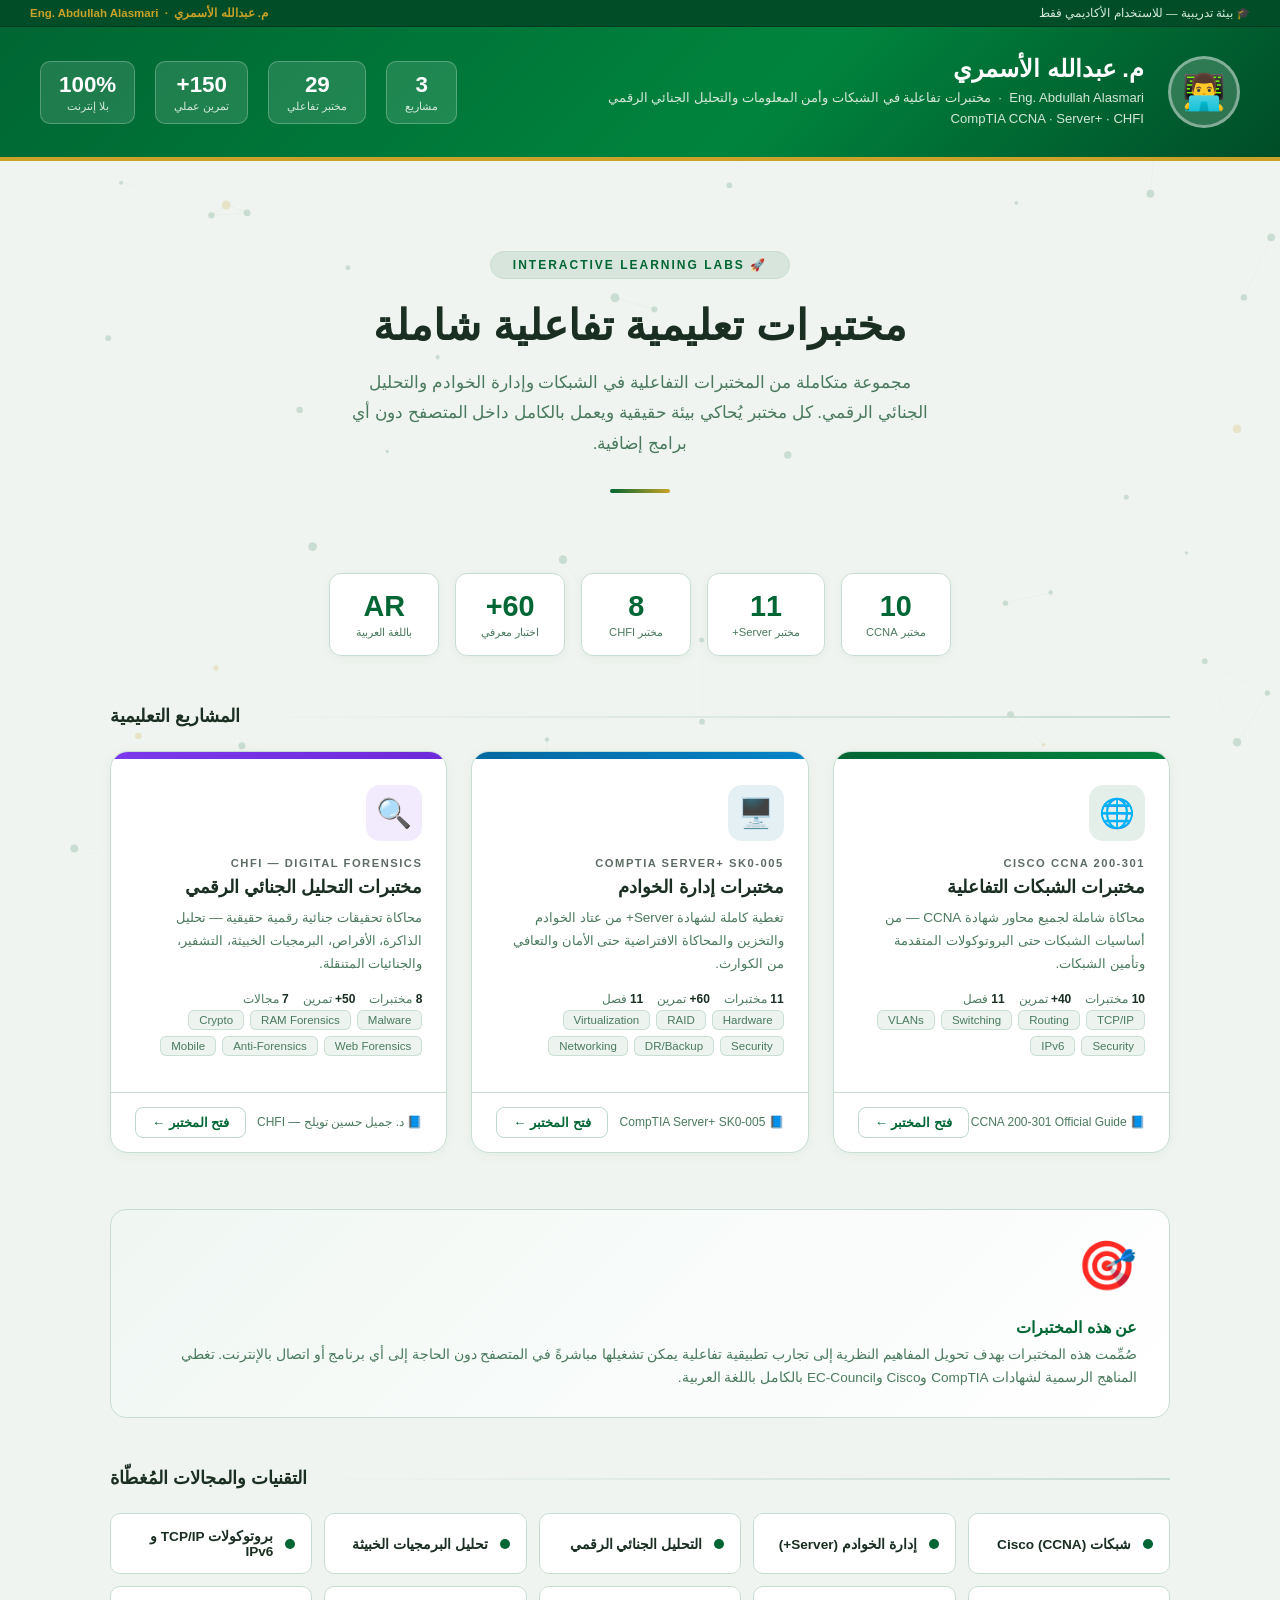
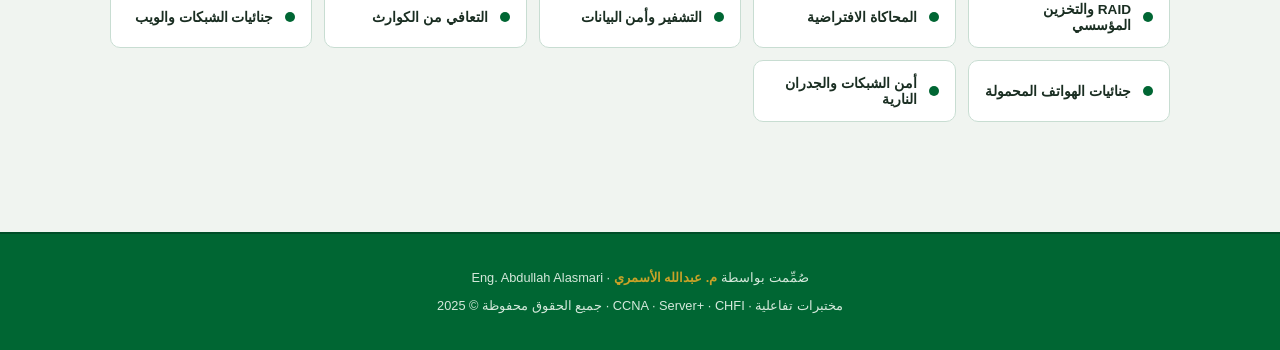
==== index.html @ d741007d "Add portfolio landing page with KAU green theme" ====
<!DOCTYPE html>
<html lang="ar" dir="rtl">
<head>
<meta charset="UTF-8">
<meta name="viewport" content="width=device-width, initial-scale=1.0, maximum-scale=1.0">
<title>م. عبدالله الأسمري — المختبرات التفاعلية</title>
<style>
*{box-sizing:border-box;margin:0;padding:0;-webkit-tap-highlight-color:transparent}
[onclick]{cursor:pointer}
:root{
  --green:#006633;--green2:#00843d;--green3:#004d28;
  --gold:#c9a227;--bg:#f0f4f0;--surface:#ffffff;--surface2:#f0f7f3;
  --border:#c8ddd2;--text:#1a2e22;--muted:#4a7a5e;
}
body{font-family:'Segoe UI',Tahoma,Arial,sans-serif;background:var(--bg);color:var(--text);min-height:100vh;-webkit-text-size-adjust:100%}

/* ── Canvas background ── */
#bg-canvas{position:fixed;top:0;left:0;width:100%;height:100%;z-index:0;opacity:.35}

/* ── Topbar ── */
.topbar{background:var(--green3);border-bottom:1px solid #003820;padding:6px 30px;display:flex;align-items:center;justify-content:space-between;font-size:.72rem;color:#d4e8db;position:relative;z-index:10}
.topbar .gold{color:var(--gold);font-weight:700}

/* ── Main header ── */
.site-header{background:linear-gradient(135deg,var(--green) 0%,var(--green2) 60%,var(--green3) 100%);border-bottom:4px solid var(--gold);padding:28px 40px;display:flex;align-items:center;gap:24px;flex-wrap:wrap;position:relative;z-index:10}
.avatar{width:72px;height:72px;border-radius:50%;background:rgba(255,255,255,.18);border:3px solid rgba(255,255,255,.4);display:flex;align-items:center;justify-content:center;font-size:2.2rem;flex-shrink:0}
.author-info{flex:1;min-width:0}
.author-info h1{font-size:1.5rem;font-weight:800;color:#fff;margin-bottom:4px}
.author-info p{font-size:.82rem;color:#d4e8db;line-height:1.6}
.header-stats{display:flex;gap:20px;flex-wrap:wrap}
.hstat{text-align:center;background:rgba(255,255,255,.12);border:1px solid rgba(255,255,255,.25);border-radius:10px;padding:10px 18px}
.hstat-num{display:block;font-size:1.4rem;font-weight:800;color:#fff}
.hstat-label{display:block;font-size:.68rem;color:#d4e8db;margin-top:2px}

/* ── Container ── */
.container{position:relative;z-index:1;max-width:1100px;margin:0 auto;padding:40px 20px 60px}

/* ── Hero ── */
.hero{text-align:center;padding:50px 20px 40px}
.hero-badge{display:inline-block;background:rgba(0,102,51,.1);border:1px solid var(--border);border-radius:30px;padding:6px 22px;font-size:.75rem;color:var(--green);letter-spacing:2px;margin-bottom:20px;text-transform:uppercase;font-weight:700}
.hero h2{font-size:clamp(22px,4vw,42px);font-weight:800;color:var(--text);margin-bottom:14px;line-height:1.3}
.hero p{font-size:clamp(14px,2vw,17px);color:var(--muted);max-width:580px;margin:0 auto 30px;line-height:1.8}
.hero-divider{width:60px;height:4px;background:linear-gradient(90deg,var(--green),var(--gold));border-radius:4px;margin:0 auto 40px}

/* ── Global stats bar ── */
.global-stats{display:flex;justify-content:center;gap:16px;flex-wrap:wrap;margin-bottom:50px}
.gstat{background:var(--surface);border:1px solid var(--border);border-radius:12px;padding:16px 24px;text-align:center;min-width:110px;box-shadow:0 2px 8px rgba(0,102,51,.06)}
.gstat-num{display:block;font-size:1.8rem;font-weight:800;color:var(--green)}
.gstat-label{display:block;font-size:.7rem;color:var(--muted);margin-top:3px}

/* ── Section title ── */
.section-title{font-size:1.1rem;font-weight:700;color:var(--text);margin-bottom:24px;display:flex;align-items:center;gap:12px}
.section-title::before{content:'';flex:1;height:2px;background:linear-gradient(270deg,var(--border),transparent)}

/* ── Project cards ── */
.projects-grid{display:grid;grid-template-columns:repeat(auto-fill,minmax(300px,1fr));gap:24px;margin-bottom:56px}
.proj-card{background:var(--surface);border:1px solid var(--border);border-radius:18px;overflow:hidden;text-decoration:none;color:var(--text);display:flex;flex-direction:column;transition:transform .2s,box-shadow .2s;box-shadow:0 2px 12px rgba(0,102,51,.06)}
.proj-card:hover{transform:translateY(-5px);box-shadow:0 16px 40px rgba(0,102,51,.14)}
.proj-card-top{height:7px}
.proj-card-top.ccna{background:linear-gradient(90deg,#006633,#00843d)}
.proj-card-top.server{background:linear-gradient(90deg,#0369a1,#0284c7)}
.proj-card-top.forensics{background:linear-gradient(90deg,#7c3aed,#6d28d9)}
.proj-body{padding:26px 24px 18px;flex:1}
.proj-icon{width:56px;height:56px;border-radius:14px;display:flex;align-items:center;justify-content:center;font-size:1.8rem;margin-bottom:16px}
.proj-icon.ccna{background:rgba(0,102,51,.1)}
.proj-icon.server{background:rgba(3,105,161,.1)}
.proj-icon.forensics{background:rgba(124,58,237,.1)}
.proj-label{font-size:.7rem;font-weight:700;letter-spacing:1.5px;text-transform:uppercase;margin-bottom:6px;opacity:.7}
.proj-title{font-size:1.15rem;font-weight:800;margin-bottom:8px;line-height:1.3}
.proj-desc{font-size:.84rem;color:var(--muted);line-height:1.7;margin-bottom:16px}
.proj-tags{display:flex;flex-wrap:wrap;gap:6px;margin-bottom:18px}
.tag{background:rgba(0,102,51,.07);border:1px solid rgba(0,102,51,.15);border-radius:6px;padding:3px 10px;font-size:.72rem;color:var(--muted)}
.proj-footer{padding:14px 24px;border-top:1px solid var(--border);display:flex;align-items:center;justify-content:space-between}
.proj-meta{font-size:.75rem;color:var(--muted)}
.proj-btn{display:flex;align-items:center;gap:6px;font-size:.82rem;font-weight:700;color:var(--green);padding:7px 16px;border-radius:8px;border:1px solid rgba(0,102,51,.25);transition:all .2s}
.proj-btn:hover{background:rgba(0,102,51,.08);border-color:var(--green)}
.proj-stats{display:flex;gap:14px;margin-bottom:4px}
.pstat{font-size:.75rem;color:var(--muted)}
.pstat strong{color:var(--text);font-weight:700}

/* ── About strip ── */
.about-strip{background:linear-gradient(135deg,var(--surface2),var(--surface));border:1px solid var(--border);border-radius:16px;padding:28px 32px;display:flex;align-items:center;gap:24px;margin-bottom:50px;flex-wrap:wrap}
.about-icon{font-size:3rem;flex-shrink:0}
.about-text h3{font-size:1rem;font-weight:700;color:var(--green);margin-bottom:6px}
.about-text p{font-size:.85rem;color:var(--muted);line-height:1.7}

/* ── Skills section ── */
.skills-grid{display:grid;grid-template-columns:repeat(auto-fill,minmax(200px,1fr));gap:12px;margin-bottom:50px}
.skill-item{background:var(--surface);border:1px solid var(--border);border-radius:10px;padding:14px 16px;display:flex;align-items:center;gap:12px}
.skill-dot{width:10px;height:10px;border-radius:50%;background:var(--green);flex-shrink:0}
.skill-name{font-size:.85rem;font-weight:600}

/* ── Footer ── */
.site-footer{background:var(--green);border-top:2px solid var(--green3);padding:30px 40px;text-align:center;position:relative;z-index:10}
.site-footer p{color:#d4e8db;font-size:.8rem;line-height:2.2}
.site-footer strong{color:var(--gold)}

@media(max-width:600px){
  .site-header{padding:20px;gap:16px}
  .header-stats{gap:10px}.hstat{padding:8px 12px}
  .hero{padding:30px 16px 24px}
  .global-stats{gap:10px}.gstat{min-width:80px;padding:12px 14px}
  .about-strip{flex-direction:column;text-align:center}
  .proj-card-top{height:5px}
}
</style>
</head>
<body>

<canvas id="bg-canvas"></canvas>

<div class="topbar">
  <span>🎓 بيئة تدريبية — للاستخدام الأكاديمي فقط</span>
  <span class="gold">م. عبدالله الأسمري &nbsp;·&nbsp; Eng. Abdullah Alasmari</span>
</div>

<div class="site-header">
  <div class="avatar">👨‍💻</div>
  <div class="author-info">
    <h1>م. عبدالله الأسمري</h1>
    <p>Eng. Abdullah Alasmari &nbsp;·&nbsp; مختبرات تفاعلية في الشبكات وأمن المعلومات والتحليل الجنائي الرقمي<br>CompTIA CCNA · Server+ · CHFI</p>
  </div>
  <div class="header-stats">
    <div class="hstat"><span class="hstat-num">3</span><span class="hstat-label">مشاريع</span></div>
    <div class="hstat"><span class="hstat-num">29</span><span class="hstat-label">مختبر تفاعلي</span></div>
    <div class="hstat"><span class="hstat-num">150+</span><span class="hstat-label">تمرين عملي</span></div>
    <div class="hstat"><span class="hstat-num">100%</span><span class="hstat-label">بلا إنترنت</span></div>
  </div>
</div>

<div class="container">

  <div class="hero">
    <div class="hero-badge">🚀 Interactive Learning Labs</div>
    <h2>مختبرات تعليمية تفاعلية شاملة</h2>
    <p>مجموعة متكاملة من المختبرات التفاعلية في الشبكات وإدارة الخوادم والتحليل الجنائي الرقمي. كل مختبر يُحاكي بيئة حقيقية ويعمل بالكامل داخل المتصفح دون أي برامج إضافية.</p>
    <div class="hero-divider"></div>
  </div>

  <div class="global-stats">
    <div class="gstat"><span class="gstat-num">10</span><span class="gstat-label">مختبر CCNA</span></div>
    <div class="gstat"><span class="gstat-num">11</span><span class="gstat-label">مختبر Server+</span></div>
    <div class="gstat"><span class="gstat-num">8</span><span class="gstat-label">مختبر CHFI</span></div>
    <div class="gstat"><span class="gstat-num">60+</span><span class="gstat-label">اختبار معرفي</span></div>
    <div class="gstat"><span class="gstat-num">AR</span><span class="gstat-label">باللغة العربية</span></div>
  </div>

  <div class="section-title">المشاريع التعليمية</div>

  <div class="projects-grid">

    <!-- CCNA -->
    <a class="proj-card" href="https://amasmare.github.io/CCNA/" target="_blank">
      <div class="proj-card-top ccna"></div>
      <div class="proj-body">
        <div class="proj-icon ccna">🌐</div>
        <div class="proj-label">Cisco CCNA 200-301</div>
        <div class="proj-title">مختبرات الشبكات التفاعلية</div>
        <div class="proj-desc">محاكاة شاملة لجميع محاور شهادة CCNA — من أساسيات الشبكات حتى البروتوكولات المتقدمة وتأمين الشبكات.</div>
        <div class="proj-stats">
          <div class="pstat"><strong>10</strong> مختبرات</div>
          <div class="pstat"><strong>40+</strong> تمرين</div>
          <div class="pstat"><strong>11</strong> فصل</div>
        </div>
        <div class="proj-tags">
          <span class="tag">TCP/IP</span><span class="tag">Routing</span><span class="tag">Switching</span>
          <span class="tag">VLANs</span><span class="tag">Security</span><span class="tag">IPv6</span>
        </div>
      </div>
      <div class="proj-footer">
        <span class="proj-meta">📘 CCNA 200-301 Official Guide</span>
        <span class="proj-btn">فتح المختبر ←</span>
      </div>
    </a>

    <!-- Server+ -->
    <a class="proj-card" href="https://amasmare.github.io/Servers/" target="_blank">
      <div class="proj-card-top server"></div>
      <div class="proj-body">
        <div class="proj-icon server">🖥️</div>
        <div class="proj-label">CompTIA Server+ SK0-005</div>
        <div class="proj-title">مختبرات إدارة الخوادم</div>
        <div class="proj-desc">تغطية كاملة لشهادة Server+ من عتاد الخوادم والتخزين والمحاكاة الافتراضية حتى الأمان والتعافي من الكوارث.</div>
        <div class="proj-stats">
          <div class="pstat"><strong>11</strong> مختبرات</div>
          <div class="pstat"><strong>60+</strong> تمرين</div>
          <div class="pstat"><strong>11</strong> فصل</div>
        </div>
        <div class="proj-tags">
          <span class="tag">Hardware</span><span class="tag">RAID</span><span class="tag">Virtualization</span>
          <span class="tag">Security</span><span class="tag">DR/Backup</span><span class="tag">Networking</span>
        </div>
      </div>
      <div class="proj-footer">
        <span class="proj-meta">📘 CompTIA Server+ SK0-005</span>
        <span class="proj-btn">فتح المختبر ←</span>
      </div>
    </a>

    <!-- CHFI / SecT -->
    <a class="proj-card" href="https://amasmare.github.io/CHFI/" target="_blank">
      <div class="proj-card-top forensics"></div>
      <div class="proj-body">
        <div class="proj-icon forensics">🔍</div>
        <div class="proj-label">CHFI — Digital Forensics</div>
        <div class="proj-title">مختبرات التحليل الجنائي الرقمي</div>
        <div class="proj-desc">محاكاة تحقيقات جنائية رقمية حقيقية — تحليل الذاكرة، الأقراص، البرمجيات الخبيثة، التشفير، والجنائيات المتنقلة.</div>
        <div class="proj-stats">
          <div class="pstat"><strong>8</strong> مختبرات</div>
          <div class="pstat"><strong>50+</strong> تمرين</div>
          <div class="pstat"><strong>7</strong> مجالات</div>
        </div>
        <div class="proj-tags">
          <span class="tag">Malware</span><span class="tag">RAM Forensics</span><span class="tag">Crypto</span>
          <span class="tag">Web Forensics</span><span class="tag">Anti-Forensics</span><span class="tag">Mobile</span>
        </div>
      </div>
      <div class="proj-footer">
        <span class="proj-meta">📘 د. جميل حسين تويلح — CHFI</span>
        <span class="proj-btn">فتح المختبر ←</span>
      </div>
    </a>

  </div>

  <div class="about-strip">
    <div class="about-icon">🎯</div>
    <div class="about-text">
      <h3>عن هذه المختبرات</h3>
      <p>صُمِّمت هذه المختبرات بهدف تحويل المفاهيم النظرية إلى تجارب تطبيقية تفاعلية يمكن تشغيلها مباشرةً في المتصفح دون الحاجة إلى أي برنامج أو اتصال بالإنترنت. تغطي المناهج الرسمية لشهادات CompTIA وCisco وEC-Council بالكامل باللغة العربية.</p>
    </div>
  </div>

  <div class="section-title">التقنيات والمجالات المُغطّاة</div>
  <div class="skills-grid">
    <div class="skill-item"><div class="skill-dot"></div><div class="skill-name">شبكات Cisco (CCNA)</div></div>
    <div class="skill-item"><div class="skill-dot"></div><div class="skill-name">إدارة الخوادم (Server+)</div></div>
    <div class="skill-item"><div class="skill-dot"></div><div class="skill-name">التحليل الجنائي الرقمي</div></div>
    <div class="skill-item"><div class="skill-dot"></div><div class="skill-name">تحليل البرمجيات الخبيثة</div></div>
    <div class="skill-item"><div class="skill-dot"></div><div class="skill-name">بروتوكولات TCP/IP و IPv6</div></div>
    <div class="skill-item"><div class="skill-dot"></div><div class="skill-name">RAID والتخزين المؤسسي</div></div>
    <div class="skill-item"><div class="skill-dot"></div><div class="skill-name">المحاكاة الافتراضية</div></div>
    <div class="skill-item"><div class="skill-dot"></div><div class="skill-name">التشفير وأمن البيانات</div></div>
    <div class="skill-item"><div class="skill-dot"></div><div class="skill-name">التعافي من الكوارث</div></div>
    <div class="skill-item"><div class="skill-dot"></div><div class="skill-name">جنائيات الشبكات والويب</div></div>
    <div class="skill-item"><div class="skill-dot"></div><div class="skill-name">جنائيات الهواتف المحمولة</div></div>
    <div class="skill-item"><div class="skill-dot"></div><div class="skill-name">أمن الشبكات والجدران النارية</div></div>
  </div>

</div>

<div class="site-footer">
  <p>
    صُمِّمت بواسطة <strong>م. عبدالله الأسمري</strong> · Eng. Abdullah Alasmari<br>
    مختبرات تفاعلية · CCNA · Server+ · CHFI · جميع الحقوق محفوظة © 2025
  </p>
</div>

<script>
// Animated network canvas
const canvas = document.getElementById('bg-canvas');
const ctx = canvas.getContext('2d');
let nodes = [], W, H;

function resize() {
  W = canvas.width = window.innerWidth;
  H = canvas.height = window.innerHeight;
}

function initNodes() {
  nodes = [];
  const count = Math.min(50, Math.floor(W * H / 22000));
  for (let i = 0; i < count; i++) {
    nodes.push({
      x: Math.random() * W, y: Math.random() * H,
      vx: (Math.random() - .5) * .5, vy: (Math.random() - .5) * .5,
      r: Math.random() * 3 + 1.5,
      gold: Math.random() < .18
    });
  }
}

function draw() {
  ctx.clearRect(0, 0, W, H);
  const maxDist = 140;
  for (let i = 0; i < nodes.length; i++) {
    const a = nodes[i];
    for (let j = i + 1; j < nodes.length; j++) {
      const b = nodes[j];
      const dx = a.x - b.x, dy = a.y - b.y;
      const dist = Math.sqrt(dx*dx + dy*dy);
      if (dist < maxDist) {
        ctx.beginPath();
        ctx.moveTo(a.x, a.y);
        ctx.lineTo(b.x, b.y);
        ctx.strokeStyle = `rgba(0,102,51,${.18 * (1 - dist / maxDist)})`;
        ctx.lineWidth = .8;
        ctx.stroke();
      }
    }
    ctx.beginPath();
    ctx.arc(a.x, a.y, a.r, 0, Math.PI * 2);
    ctx.fillStyle = a.gold ? 'rgba(201,162,39,.55)' : 'rgba(0,102,51,.45)';
    ctx.fill();
    a.x += a.vx; a.y += a.vy;
    if (a.x < 0 || a.x > W) a.vx *= -1;
    if (a.y < 0 || a.y > H) a.vy *= -1;
  }
  requestAnimationFrame(draw);
}

resize(); initNodes(); draw();
window.addEventListener('resize', () => { resize(); initNodes(); });
</script>
</body>
</html>
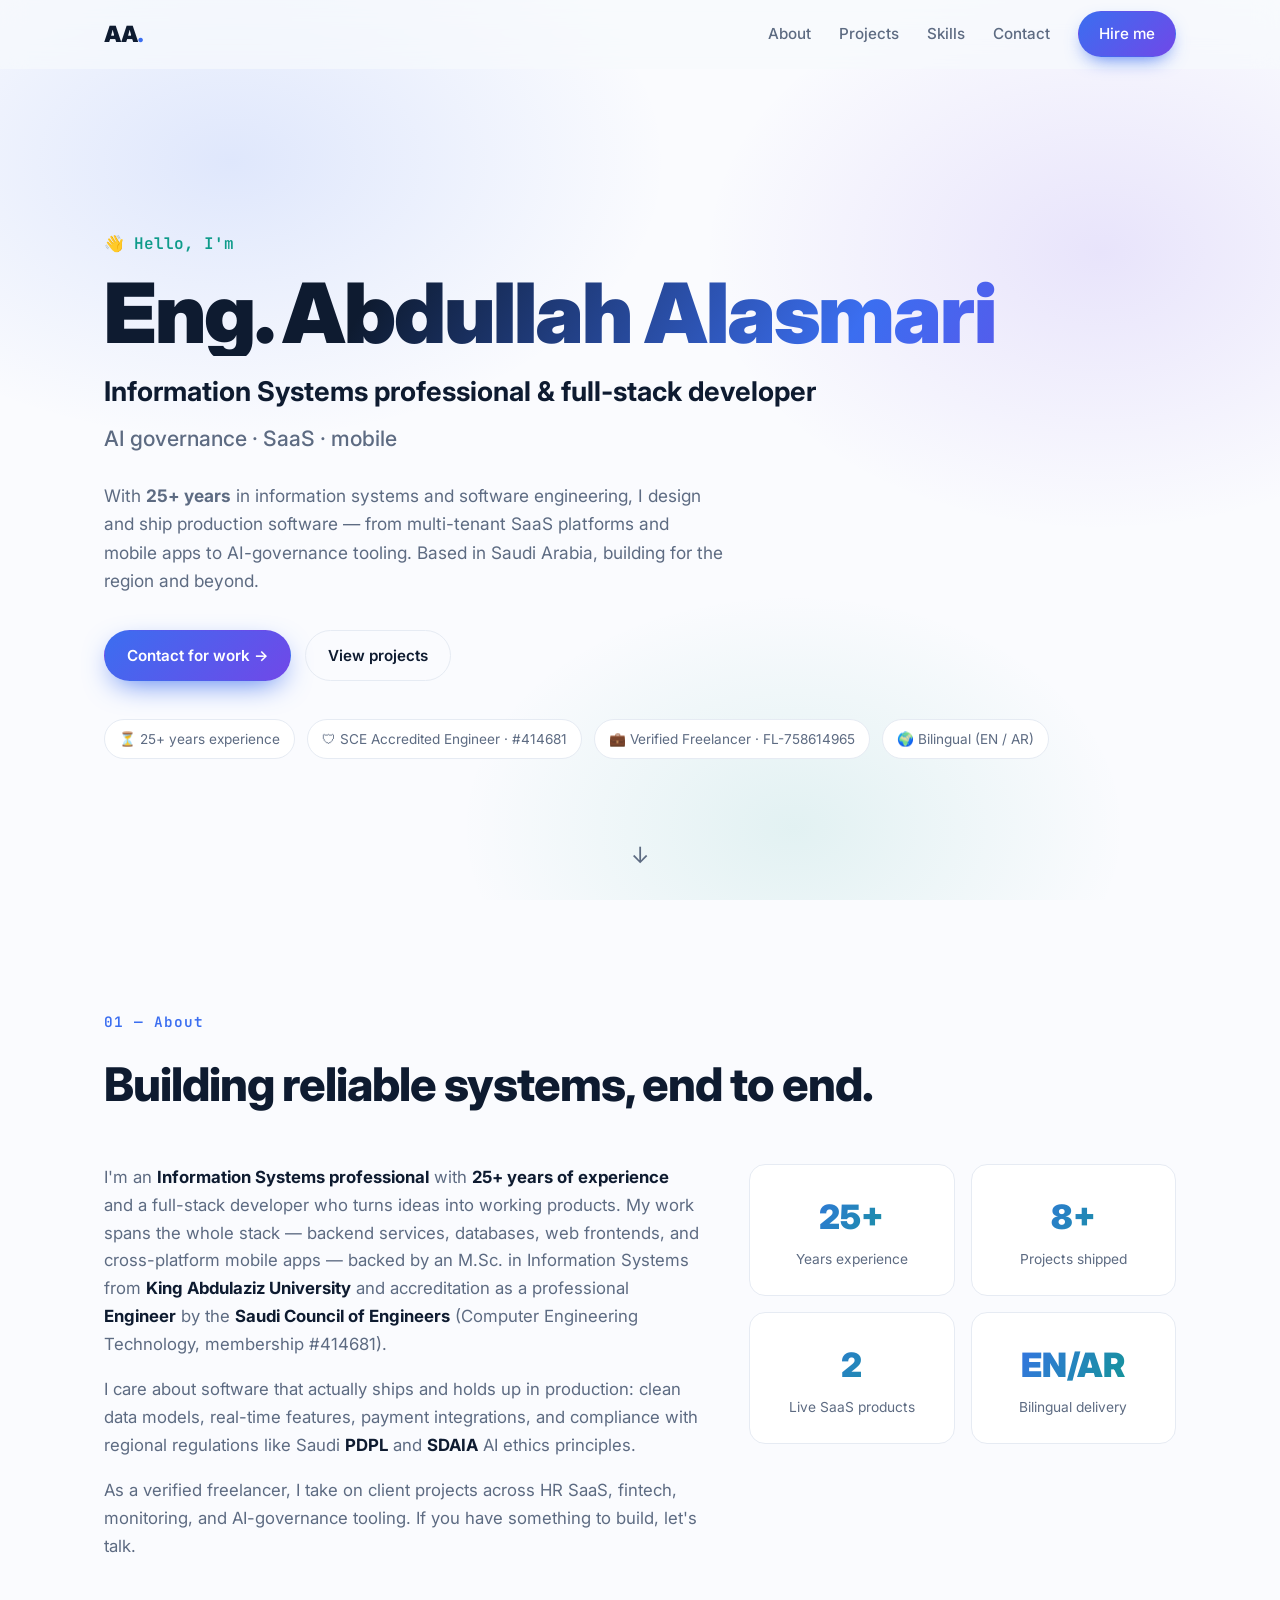
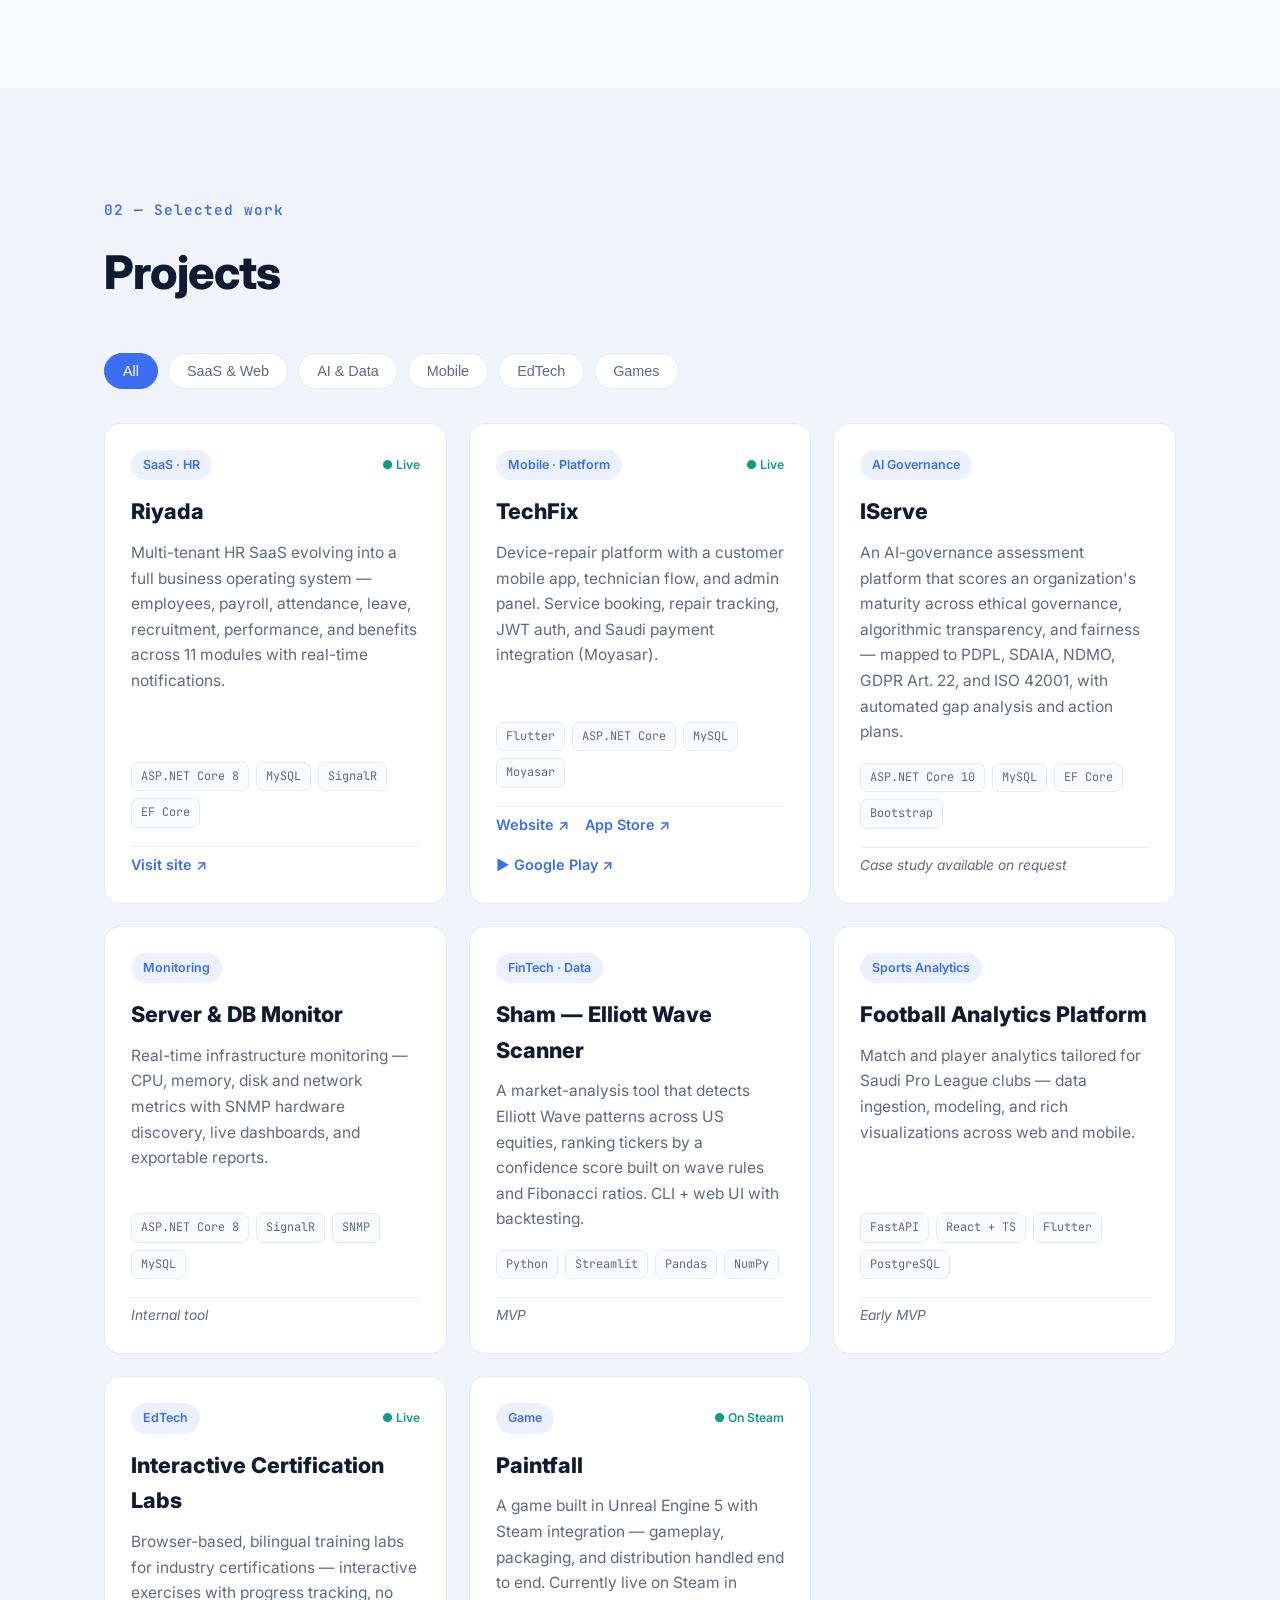
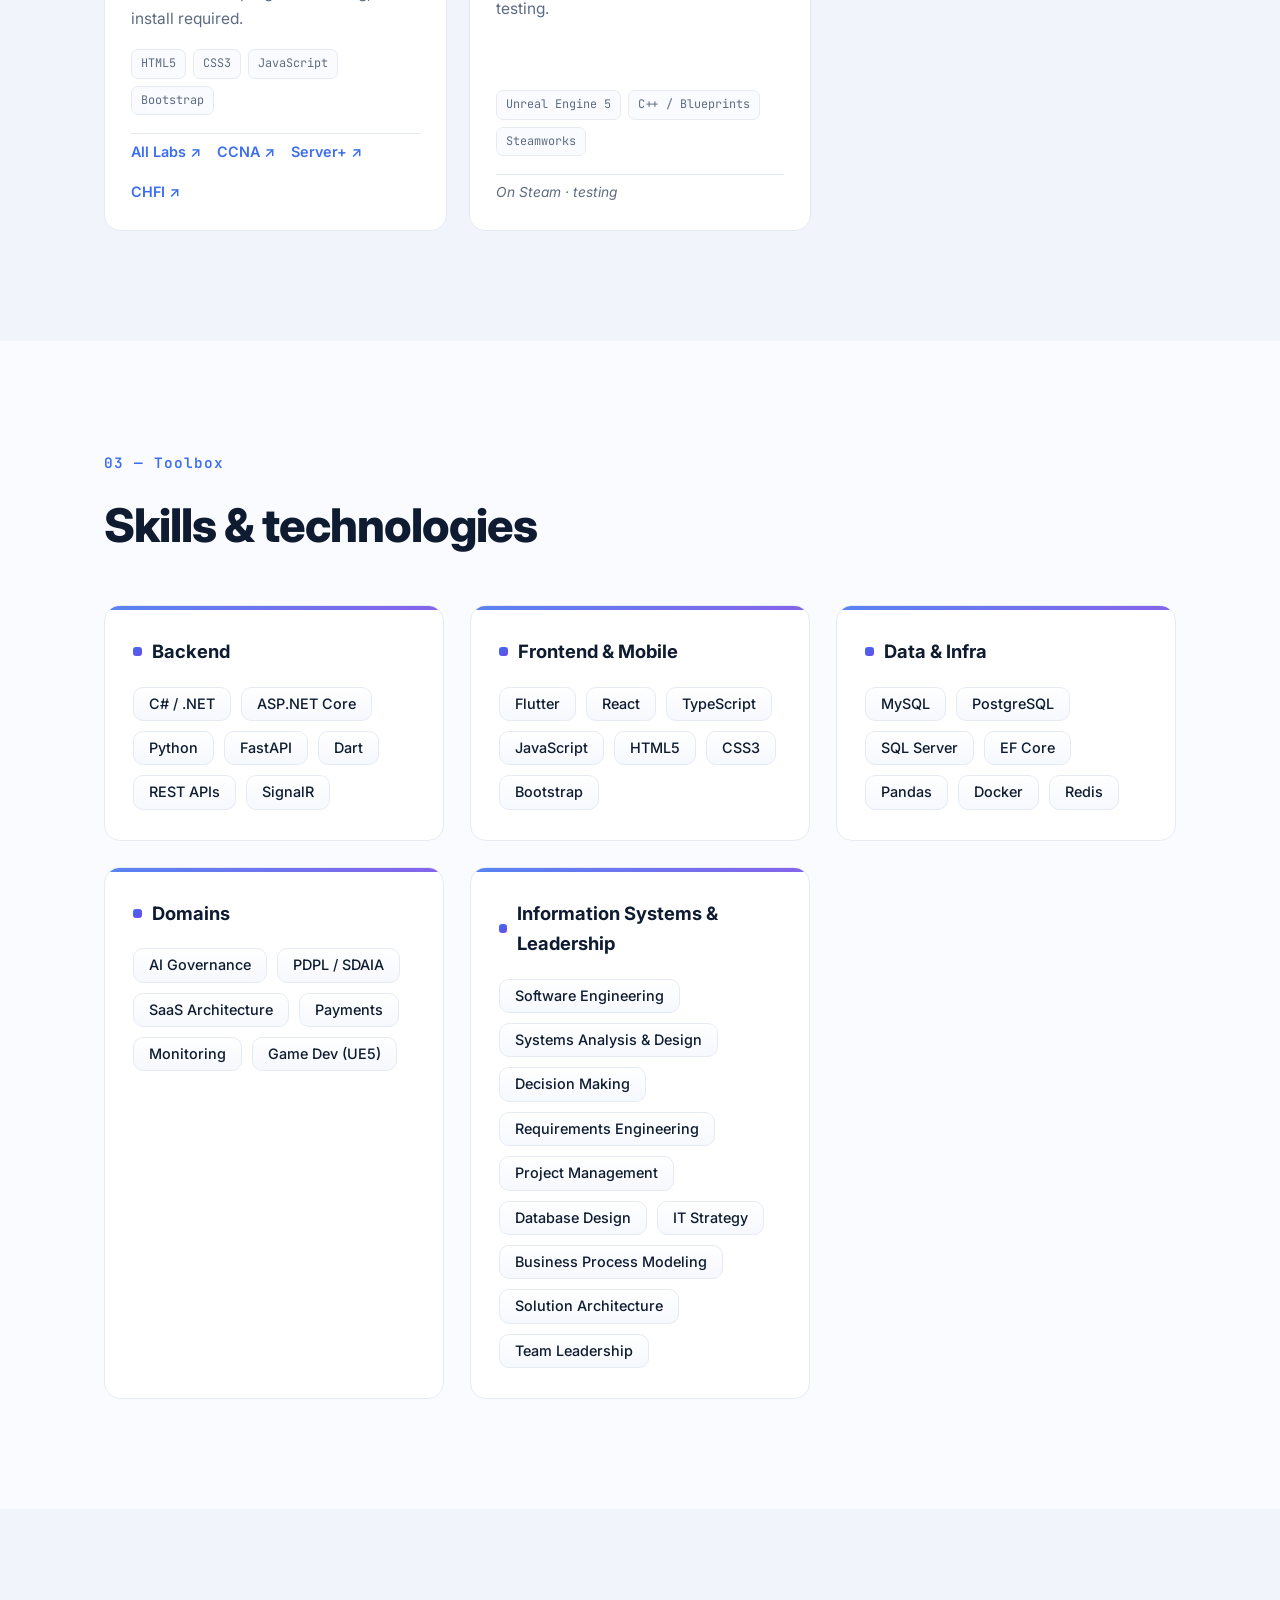
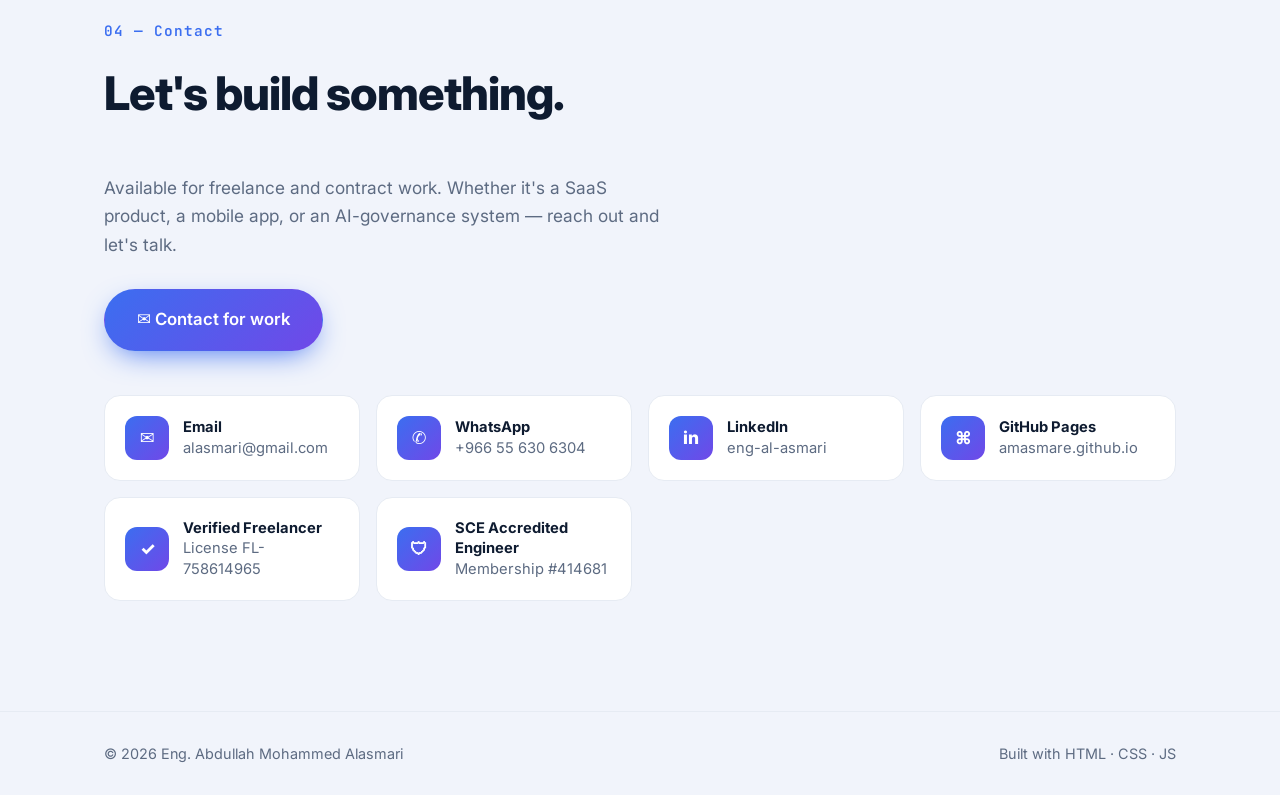
==== commit 1a250b66: "Move old landing page to /labs and publish new portfolio site - Relocate previous index.html to labs" ====
--- a/index.html
+++ b/index.html
@@ -1,316 +1,338 @@
 <!DOCTYPE html>
-<html lang="ar" dir="rtl">
+<html lang="en">
 <head>
-<meta charset="UTF-8">
-<meta name="viewport" content="width=device-width, initial-scale=1.0, maximum-scale=1.0">
-<title>م. عبدالله الأسمري — المختبرات التفاعلية</title>
-<style>
-*{box-sizing:border-box;margin:0;padding:0;-webkit-tap-highlight-color:transparent}
-[onclick]{cursor:pointer}
-:root{
-  --green:#006633;--green2:#00843d;--green3:#004d28;
-  --gold:#c9a227;--bg:#f0f4f0;--surface:#ffffff;--surface2:#f0f7f3;
-  --border:#c8ddd2;--text:#1a2e22;--muted:#4a7a5e;
-}
-body{font-family:'Segoe UI',Tahoma,Arial,sans-serif;background:var(--bg);color:var(--text);min-height:100vh;-webkit-text-size-adjust:100%}
-
-/* ── Canvas background ── */
-#bg-canvas{position:fixed;top:0;left:0;width:100%;height:100%;z-index:0;opacity:.35}
-
-/* ── Topbar ── */
-.topbar{background:var(--green3);border-bottom:1px solid #003820;padding:6px 30px;display:flex;align-items:center;justify-content:space-between;font-size:.72rem;color:#d4e8db;position:relative;z-index:10}
-.topbar .gold{color:var(--gold);font-weight:700}
-
-/* ── Main header ── */
-.site-header{background:linear-gradient(135deg,var(--green) 0%,var(--green2) 60%,var(--green3) 100%);border-bottom:4px solid var(--gold);padding:28px 40px;display:flex;align-items:center;gap:24px;flex-wrap:wrap;position:relative;z-index:10}
-.avatar{width:72px;height:72px;border-radius:50%;background:rgba(255,255,255,.18);border:3px solid rgba(255,255,255,.4);display:flex;align-items:center;justify-content:center;font-size:2.2rem;flex-shrink:0}
-.author-info{flex:1;min-width:0}
-.author-info h1{font-size:1.5rem;font-weight:800;color:#fff;margin-bottom:4px}
-.author-info p{font-size:.82rem;color:#d4e8db;line-height:1.6}
-.header-stats{display:flex;gap:20px;flex-wrap:wrap}
-.hstat{text-align:center;background:rgba(255,255,255,.12);border:1px solid rgba(255,255,255,.25);border-radius:10px;padding:10px 18px}
-.hstat-num{display:block;font-size:1.4rem;font-weight:800;color:#fff}
-.hstat-label{display:block;font-size:.68rem;color:#d4e8db;margin-top:2px}
-
-/* ── Container ── */
-.container{position:relative;z-index:1;max-width:1100px;margin:0 auto;padding:40px 20px 60px}
-
-/* ── Hero ── */
-.hero{text-align:center;padding:50px 20px 40px}
-.hero-badge{display:inline-block;background:rgba(0,102,51,.1);border:1px solid var(--border);border-radius:30px;padding:6px 22px;font-size:.75rem;color:var(--green);letter-spacing:2px;margin-bottom:20px;text-transform:uppercase;font-weight:700}
-.hero h2{font-size:clamp(22px,4vw,42px);font-weight:800;color:var(--text);margin-bottom:14px;line-height:1.3}
-.hero p{font-size:clamp(14px,2vw,17px);color:var(--muted);max-width:580px;margin:0 auto 30px;line-height:1.8}
-.hero-divider{width:60px;height:4px;background:linear-gradient(90deg,var(--green),var(--gold));border-radius:4px;margin:0 auto 40px}
-
-/* ── Global stats bar ── */
-.global-stats{display:flex;justify-content:center;gap:16px;flex-wrap:wrap;margin-bottom:50px}
-.gstat{background:var(--surface);border:1px solid var(--border);border-radius:12px;padding:16px 24px;text-align:center;min-width:110px;box-shadow:0 2px 8px rgba(0,102,51,.06)}
-.gstat-num{display:block;font-size:1.8rem;font-weight:800;color:var(--green)}
-.gstat-label{display:block;font-size:.7rem;color:var(--muted);margin-top:3px}
-
-/* ── Section title ── */
-.section-title{font-size:1.1rem;font-weight:700;color:var(--text);margin-bottom:24px;display:flex;align-items:center;gap:12px}
-.section-title::before{content:'';flex:1;height:2px;background:linear-gradient(270deg,var(--border),transparent)}
-
-/* ── Project cards ── */
-.projects-grid{display:grid;grid-template-columns:repeat(auto-fill,minmax(300px,1fr));gap:24px;margin-bottom:56px}
-.proj-card{background:var(--surface);border:1px solid var(--border);border-radius:18px;overflow:hidden;text-decoration:none;color:var(--text);display:flex;flex-direction:column;transition:transform .2s,box-shadow .2s;box-shadow:0 2px 12px rgba(0,102,51,.06)}
-.proj-card:hover{transform:translateY(-5px);box-shadow:0 16px 40px rgba(0,102,51,.14)}
-.proj-card-top{height:7px}
-.proj-card-top.ccna{background:linear-gradient(90deg,#006633,#00843d)}
-.proj-card-top.server{background:linear-gradient(90deg,#0369a1,#0284c7)}
-.proj-card-top.forensics{background:linear-gradient(90deg,#7c3aed,#6d28d9)}
-.proj-body{padding:26px 24px 18px;flex:1}
-.proj-icon{width:56px;height:56px;border-radius:14px;display:flex;align-items:center;justify-content:center;font-size:1.8rem;margin-bottom:16px}
-.proj-icon.ccna{background:rgba(0,102,51,.1)}
-.proj-icon.server{background:rgba(3,105,161,.1)}
-.proj-icon.forensics{background:rgba(124,58,237,.1)}
-.proj-label{font-size:.7rem;font-weight:700;letter-spacing:1.5px;text-transform:uppercase;margin-bottom:6px;opacity:.7}
-.proj-title{font-size:1.15rem;font-weight:800;margin-bottom:8px;line-height:1.3}
-.proj-desc{font-size:.84rem;color:var(--muted);line-height:1.7;margin-bottom:16px}
-.proj-tags{display:flex;flex-wrap:wrap;gap:6px;margin-bottom:18px}
-.tag{background:rgba(0,102,51,.07);border:1px solid rgba(0,102,51,.15);border-radius:6px;padding:3px 10px;font-size:.72rem;color:var(--muted)}
-.proj-footer{padding:14px 24px;border-top:1px solid var(--border);display:flex;align-items:center;justify-content:space-between}
-.proj-meta{font-size:.75rem;color:var(--muted)}
-.proj-btn{display:flex;align-items:center;gap:6px;font-size:.82rem;font-weight:700;color:var(--green);padding:7px 16px;border-radius:8px;border:1px solid rgba(0,102,51,.25);transition:all .2s}
-.proj-btn:hover{background:rgba(0,102,51,.08);border-color:var(--green)}
-.proj-stats{display:flex;gap:14px;margin-bottom:4px}
-.pstat{font-size:.75rem;color:var(--muted)}
-.pstat strong{color:var(--text);font-weight:700}
-
-/* ── About strip ── */
-.about-strip{background:linear-gradient(135deg,var(--surface2),var(--surface));border:1px solid var(--border);border-radius:16px;padding:28px 32px;display:flex;align-items:center;gap:24px;margin-bottom:50px;flex-wrap:wrap}
-.about-icon{font-size:3rem;flex-shrink:0}
-.about-text h3{font-size:1rem;font-weight:700;color:var(--green);margin-bottom:6px}
-.about-text p{font-size:.85rem;color:var(--muted);line-height:1.7}
-
-/* ── Skills section ── */
-.skills-grid{display:grid;grid-template-columns:repeat(auto-fill,minmax(200px,1fr));gap:12px;margin-bottom:50px}
-.skill-item{background:var(--surface);border:1px solid var(--border);border-radius:10px;padding:14px 16px;display:flex;align-items:center;gap:12px}
-.skill-dot{width:10px;height:10px;border-radius:50%;background:var(--green);flex-shrink:0}
-.skill-name{font-size:.85rem;font-weight:600}
-
-/* ── Footer ── */
-.site-footer{background:var(--green);border-top:2px solid var(--green3);padding:30px 40px;text-align:center;position:relative;z-index:10}
-.site-footer p{color:#d4e8db;font-size:.8rem;line-height:2.2}
-.site-footer strong{color:var(--gold)}
-
-@media(max-width:600px){
-  .site-header{padding:20px;gap:16px}
-  .header-stats{gap:10px}.hstat{padding:8px 12px}
-  .hero{padding:30px 16px 24px}
-  .global-stats{gap:10px}.gstat{min-width:80px;padding:12px 14px}
-  .about-strip{flex-direction:column;text-align:center}
-  .proj-card-top{height:5px}
-}
-</style>
+  <meta charset="UTF-8" />
+  <meta name="viewport" content="width=device-width, initial-scale=1.0" />
+  <title>Eng. Abdullah Alasmari — Information Systems Professional & Full-Stack Developer</title>
+  <meta name="description" content="Eng. Abdullah Mohammed Alasmari — SCE-accredited engineer, Information Systems professional & full-stack developer with 25+ years of experience. AI governance, SaaS, and mobile applications." />
+  <link rel="preconnect" href="https://fonts.googleapis.com" />
+  <link rel="preconnect" href="https://fonts.gstatic.com" crossorigin />
+  <link href="https://fonts.googleapis.com/css2?family=Inter:wght@400;500;600;700;800;900&family=JetBrains+Mono:wght@400;600&display=swap" rel="stylesheet" />
+  <link rel="stylesheet" href="style.css" />
 </head>
 <body>
-
-<canvas id="bg-canvas"></canvas>
-
-<div class="topbar">
-  <span>🎓 بيئة تدريبية — للاستخدام الأكاديمي فقط</span>
-  <span class="gold">م. عبدالله الأسمري &nbsp;·&nbsp; Eng. Abdullah Alasmari</span>
-</div>
-
-<div class="site-header">
-  <div class="avatar">👨‍💻</div>
-  <div class="author-info">
-    <h1>م. عبدالله الأسمري</h1>
-    <p>Eng. Abdullah Alasmari &nbsp;·&nbsp; مختبرات تفاعلية في الشبكات وأمن المعلومات والتحليل الجنائي الرقمي<br>CompTIA CCNA · Server+ · CHFI</p>
-  </div>
-  <div class="header-stats">
-    <div class="hstat"><span class="hstat-num">3</span><span class="hstat-label">مشاريع</span></div>
-    <div class="hstat"><span class="hstat-num">29</span><span class="hstat-label">مختبر تفاعلي</span></div>
-    <div class="hstat"><span class="hstat-num">150+</span><span class="hstat-label">تمرين عملي</span></div>
-    <div class="hstat"><span class="hstat-num">100%</span><span class="hstat-label">بلا إنترنت</span></div>
-  </div>
-</div>
-
-<div class="container">
-
-  <div class="hero">
-    <div class="hero-badge">🚀 Interactive Learning Labs</div>
-    <h2>مختبرات تعليمية تفاعلية شاملة</h2>
-    <p>مجموعة متكاملة من المختبرات التفاعلية في الشبكات وإدارة الخوادم والتحليل الجنائي الرقمي. كل مختبر يُحاكي بيئة حقيقية ويعمل بالكامل داخل المتصفح دون أي برامج إضافية.</p>
-    <div class="hero-divider"></div>
-  </div>
-
-  <div class="global-stats">
-    <div class="gstat"><span class="gstat-num">10</span><span class="gstat-label">مختبر CCNA</span></div>
-    <div class="gstat"><span class="gstat-num">11</span><span class="gstat-label">مختبر Server+</span></div>
-    <div class="gstat"><span class="gstat-num">8</span><span class="gstat-label">مختبر CHFI</span></div>
-    <div class="gstat"><span class="gstat-num">60+</span><span class="gstat-label">اختبار معرفي</span></div>
-    <div class="gstat"><span class="gstat-num">AR</span><span class="gstat-label">باللغة العربية</span></div>
-  </div>
-
-  <div class="section-title">المشاريع التعليمية</div>
-
-  <div class="projects-grid">
-
-    <!-- CCNA -->
-    <a class="proj-card" href="https://amasmare.github.io/CCNA/" target="_blank">
-      <div class="proj-card-top ccna"></div>
-      <div class="proj-body">
-        <div class="proj-icon ccna">🌐</div>
-        <div class="proj-label">Cisco CCNA 200-301</div>
-        <div class="proj-title">مختبرات الشبكات التفاعلية</div>
-        <div class="proj-desc">محاكاة شاملة لجميع محاور شهادة CCNA — من أساسيات الشبكات حتى البروتوكولات المتقدمة وتأمين الشبكات.</div>
-        <div class="proj-stats">
-          <div class="pstat"><strong>10</strong> مختبرات</div>
-          <div class="pstat"><strong>40+</strong> تمرين</div>
-          <div class="pstat"><strong>11</strong> فصل</div>
-        </div>
-        <div class="proj-tags">
-          <span class="tag">TCP/IP</span><span class="tag">Routing</span><span class="tag">Switching</span>
-          <span class="tag">VLANs</span><span class="tag">Security</span><span class="tag">IPv6</span>
-        </div>
-      </div>
-      <div class="proj-footer">
-        <span class="proj-meta">📘 CCNA 200-301 Official Guide</span>
-        <span class="proj-btn">فتح المختبر ←</span>
-      </div>
-    </a>
-
-    <!-- Server+ -->
-    <a class="proj-card" href="https://amasmare.github.io/Servers/" target="_blank">
-      <div class="proj-card-top server"></div>
-      <div class="proj-body">
-        <div class="proj-icon server">🖥️</div>
-        <div class="proj-label">CompTIA Server+ SK0-005</div>
-        <div class="proj-title">مختبرات إدارة الخوادم</div>
-        <div class="proj-desc">تغطية كاملة لشهادة Server+ من عتاد الخوادم والتخزين والمحاكاة الافتراضية حتى الأمان والتعافي من الكوارث.</div>
-        <div class="proj-stats">
-          <div class="pstat"><strong>11</strong> مختبرات</div>
-          <div class="pstat"><strong>60+</strong> تمرين</div>
-          <div class="pstat"><strong>11</strong> فصل</div>
-        </div>
-        <div class="proj-tags">
-          <span class="tag">Hardware</span><span class="tag">RAID</span><span class="tag">Virtualization</span>
-          <span class="tag">Security</span><span class="tag">DR/Backup</span><span class="tag">Networking</span>
-        </div>
-      </div>
-      <div class="proj-footer">
-        <span class="proj-meta">📘 CompTIA Server+ SK0-005</span>
-        <span class="proj-btn">فتح المختبر ←</span>
-      </div>
-    </a>
-
-    <!-- CHFI / SecT -->
-    <a class="proj-card" href="https://amasmare.github.io/CHFI/" target="_blank">
-      <div class="proj-card-top forensics"></div>
-      <div class="proj-body">
-        <div class="proj-icon forensics">🔍</div>
-        <div class="proj-label">CHFI — Digital Forensics</div>
-        <div class="proj-title">مختبرات التحليل الجنائي الرقمي</div>
-        <div class="proj-desc">محاكاة تحقيقات جنائية رقمية حقيقية — تحليل الذاكرة، الأقراص، البرمجيات الخبيثة، التشفير، والجنائيات المتنقلة.</div>
-        <div class="proj-stats">
-          <div class="pstat"><strong>8</strong> مختبرات</div>
-          <div class="pstat"><strong>50+</strong> تمرين</div>
-          <div class="pstat"><strong>7</strong> مجالات</div>
-        </div>
-        <div class="proj-tags">
-          <span class="tag">Malware</span><span class="tag">RAM Forensics</span><span class="tag">Crypto</span>
-          <span class="tag">Web Forensics</span><span class="tag">Anti-Forensics</span><span class="tag">Mobile</span>
-        </div>
-      </div>
-      <div class="proj-footer">
-        <span class="proj-meta">📘 د. جميل حسين تويلح — CHFI</span>
-        <span class="proj-btn">فتح المختبر ←</span>
-      </div>
-    </a>
-
-  </div>
-
-  <div class="about-strip">
-    <div class="about-icon">🎯</div>
-    <div class="about-text">
-      <h3>عن هذه المختبرات</h3>
-      <p>صُمِّمت هذه المختبرات بهدف تحويل المفاهيم النظرية إلى تجارب تطبيقية تفاعلية يمكن تشغيلها مباشرةً في المتصفح دون الحاجة إلى أي برنامج أو اتصال بالإنترنت. تغطي المناهج الرسمية لشهادات CompTIA وCisco وEC-Council بالكامل باللغة العربية.</p>
-    </div>
-  </div>
-
-  <div class="section-title">التقنيات والمجالات المُغطّاة</div>
-  <div class="skills-grid">
-    <div class="skill-item"><div class="skill-dot"></div><div class="skill-name">شبكات Cisco (CCNA)</div></div>
-    <div class="skill-item"><div class="skill-dot"></div><div class="skill-name">إدارة الخوادم (Server+)</div></div>
-    <div class="skill-item"><div class="skill-dot"></div><div class="skill-name">التحليل الجنائي الرقمي</div></div>
-    <div class="skill-item"><div class="skill-dot"></div><div class="skill-name">تحليل البرمجيات الخبيثة</div></div>
-    <div class="skill-item"><div class="skill-dot"></div><div class="skill-name">بروتوكولات TCP/IP و IPv6</div></div>
-    <div class="skill-item"><div class="skill-dot"></div><div class="skill-name">RAID والتخزين المؤسسي</div></div>
-    <div class="skill-item"><div class="skill-dot"></div><div class="skill-name">المحاكاة الافتراضية</div></div>
-    <div class="skill-item"><div class="skill-dot"></div><div class="skill-name">التشفير وأمن البيانات</div></div>
-    <div class="skill-item"><div class="skill-dot"></div><div class="skill-name">التعافي من الكوارث</div></div>
-    <div class="skill-item"><div class="skill-dot"></div><div class="skill-name">جنائيات الشبكات والويب</div></div>
-    <div class="skill-item"><div class="skill-dot"></div><div class="skill-name">جنائيات الهواتف المحمولة</div></div>
-    <div class="skill-item"><div class="skill-dot"></div><div class="skill-name">أمن الشبكات والجدران النارية</div></div>
-  </div>
-
-</div>
-
-<div class="site-footer">
-  <p>
-    صُمِّمت بواسطة <strong>م. عبدالله الأسمري</strong> · Eng. Abdullah Alasmari<br>
-    مختبرات تفاعلية · CCNA · Server+ · CHFI · جميع الحقوق محفوظة © 2025
-  </p>
-</div>
-
-<script>
-// Animated network canvas
-const canvas = document.getElementById('bg-canvas');
-const ctx = canvas.getContext('2d');
-let nodes = [], W, H;
-
-function resize() {
-  W = canvas.width = window.innerWidth;
-  H = canvas.height = window.innerHeight;
-}
-
-function initNodes() {
-  nodes = [];
-  const count = Math.min(50, Math.floor(W * H / 22000));
-  for (let i = 0; i < count; i++) {
-    nodes.push({
-      x: Math.random() * W, y: Math.random() * H,
-      vx: (Math.random() - .5) * .5, vy: (Math.random() - .5) * .5,
-      r: Math.random() * 3 + 1.5,
-      gold: Math.random() < .18
-    });
-  }
-}
-
-function draw() {
-  ctx.clearRect(0, 0, W, H);
-  const maxDist = 140;
-  for (let i = 0; i < nodes.length; i++) {
-    const a = nodes[i];
-    for (let j = i + 1; j < nodes.length; j++) {
-      const b = nodes[j];
-      const dx = a.x - b.x, dy = a.y - b.y;
-      const dist = Math.sqrt(dx*dx + dy*dy);
-      if (dist < maxDist) {
-        ctx.beginPath();
-        ctx.moveTo(a.x, a.y);
-        ctx.lineTo(b.x, b.y);
-        ctx.strokeStyle = `rgba(0,102,51,${.18 * (1 - dist / maxDist)})`;
-        ctx.lineWidth = .8;
-        ctx.stroke();
-      }
-    }
-    ctx.beginPath();
-    ctx.arc(a.x, a.y, a.r, 0, Math.PI * 2);
-    ctx.fillStyle = a.gold ? 'rgba(201,162,39,.55)' : 'rgba(0,102,51,.45)';
-    ctx.fill();
-    a.x += a.vx; a.y += a.vy;
-    if (a.x < 0 || a.x > W) a.vx *= -1;
-    if (a.y < 0 || a.y > H) a.vy *= -1;
-  }
-  requestAnimationFrame(draw);
-}
-
-resize(); initNodes(); draw();
-window.addEventListener('resize', () => { resize(); initNodes(); });
-</script>
+  <!-- NAV -->
+  <header class="nav" id="nav">
+    <div class="container nav__inner">
+      <a href="#home" class="nav__logo">AA<span>.</span></a>
+      <nav class="nav__links" id="navLinks">
+        <a href="#about">About</a>
+        <a href="#projects">Projects</a>
+        <a href="#skills">Skills</a>
+        <a href="#contact">Contact</a>
+        <a href="#contact" class="btn btn--sm">Hire me</a>
+      </nav>
+      <button class="nav__toggle" id="navToggle" aria-label="Toggle menu"><span></span><span></span><span></span></button>
+    </div>
+  </header>
+
+  <!-- HERO -->
+  <section class="hero" id="home">
+    <div class="hero__bg"></div>
+    <div class="container hero__inner">
+      <p class="hero__eyebrow">👋 Hello, I'm</p>
+      <h1 class="hero__name">Eng. Abdullah Alasmari</h1>
+      <h2 class="hero__role">Information Systems professional &amp; full-stack developer<br /><span>AI governance · SaaS · mobile</span></h2>
+      <p class="hero__lede">
+        With <strong>25+ years</strong> in information systems and software engineering, I design and
+        ship production software — from multi-tenant SaaS platforms and mobile apps to AI-governance
+        tooling. Based in Saudi Arabia, building for the region and beyond.
+      </p>
+      <div class="hero__cta">
+        <a href="#contact" class="btn btn--primary">Contact for work →</a>
+        <a href="#projects" class="btn btn--ghost">View projects</a>
+      </div>
+      <div class="hero__badges">
+        <span class="badge">⏳ 25+ years experience</span>
+        <span class="badge">🛡 SCE Accredited Engineer · #414681</span>
+        <span class="badge">💼 Verified Freelancer · FL-758614965</span>
+        <span class="badge">🌍 Bilingual (EN / AR)</span>
+      </div>
+    </div>
+    <a href="#about" class="hero__scroll" aria-label="Scroll down">↓</a>
+  </section>
+
+  <!-- ABOUT -->
+  <section class="section" id="about">
+    <div class="container">
+      <p class="section__kicker">01 — About</p>
+      <h2 class="section__title">Building reliable systems, end to end.</h2>
+      <div class="about">
+        <div class="about__text">
+          <p>
+            I'm an <strong>Information Systems professional</strong> with <strong>25+ years of
+            experience</strong> and a full-stack developer who turns ideas into working products.
+            My work spans the whole stack — backend services, databases, web frontends, and
+            cross-platform mobile apps — backed by an M.Sc. in Information Systems from
+            <strong>King Abdulaziz University</strong> and accreditation as a professional
+            <strong>Engineer</strong> by the <strong>Saudi Council of Engineers</strong>
+            (Computer Engineering Technology, membership #414681).
+          </p>
+          <p>
+            I care about software that actually ships and holds up in production: clean data models,
+            real-time features, payment integrations, and compliance with regional regulations like
+            Saudi <strong>PDPL</strong> and <strong>SDAIA</strong> AI ethics principles.
+          </p>
+          <p>
+            As a verified freelancer, I take on client projects across HR SaaS, fintech, monitoring,
+            and AI-governance tooling. If you have something to build, let's talk.
+          </p>
+        </div>
+        <div class="about__stats">
+          <div class="stat"><span class="stat__num">25+</span><span class="stat__label">Years experience</span></div>
+          <div class="stat"><span class="stat__num">8+</span><span class="stat__label">Projects shipped</span></div>
+          <div class="stat"><span class="stat__num">2</span><span class="stat__label">Live SaaS products</span></div>
+          <div class="stat"><span class="stat__num">EN/AR</span><span class="stat__label">Bilingual delivery</span></div>
+        </div>
+      </div>
+    </div>
+  </section>
+
+  <!-- PROJECTS -->
+  <section class="section section--alt" id="projects">
+    <div class="container">
+      <p class="section__kicker">02 — Selected work</p>
+      <h2 class="section__title">Projects</h2>
+
+      <div class="filters" id="filters">
+        <button class="filter is-active" data-filter="all">All</button>
+        <button class="filter" data-filter="saas">SaaS &amp; Web</button>
+        <button class="filter" data-filter="ai">AI &amp; Data</button>
+        <button class="filter" data-filter="mobile">Mobile</button>
+        <button class="filter" data-filter="edu">EdTech</button>
+        <button class="filter" data-filter="game">Games</button>
+      </div>
+
+      <div class="grid" id="projectGrid">
+
+        <!-- Riyada -->
+        <article class="card" data-cat="saas">
+          <div class="card__top">
+            <span class="card__tag">SaaS · HR</span>
+            <span class="card__live">● Live</span>
+          </div>
+          <h3 class="card__title">Riyada</h3>
+          <p class="card__desc">
+            Multi-tenant HR SaaS evolving into a full business operating system — employees,
+            payroll, attendance, leave, recruitment, performance, and benefits across 11 modules
+            with real-time notifications.
+          </p>
+          <ul class="card__stack">
+            <li>ASP.NET Core 8</li><li>MySQL</li><li>SignalR</li><li>EF Core</li>
+          </ul>
+          <div class="card__links">
+            <a href="https://riyada.cloud/" target="_blank" rel="noopener">Visit site ↗</a>
+          </div>
+        </article>
+
+        <!-- TechFix -->
+        <article class="card" data-cat="mobile saas">
+          <div class="card__top">
+            <span class="card__tag">Mobile · Platform</span>
+            <span class="card__live">● Live</span>
+          </div>
+          <h3 class="card__title">TechFix</h3>
+          <p class="card__desc">
+            Device-repair platform with a customer mobile app, technician flow, and admin panel.
+            Service booking, repair tracking, JWT auth, and Saudi payment integration (Moyasar).
+          </p>
+          <ul class="card__stack">
+            <li>Flutter</li><li>ASP.NET Core</li><li>MySQL</li><li>Moyasar</li>
+          </ul>
+          <div class="card__links">
+            <a href="https://techfixapp.com/" target="_blank" rel="noopener">Website ↗</a>
+            <a href="https://apps.apple.com/sa/app/techfix/id6764766338" target="_blank" rel="noopener"> App Store ↗</a>
+            <a href="https://play.google.com/store/apps/details?id=techfix_app.com.techfix_app" target="_blank" rel="noopener">▶ Google Play ↗</a>
+          </div>
+        </article>
+
+        <!-- IServe -->
+        <article class="card" data-cat="ai saas">
+          <div class="card__top">
+            <span class="card__tag">AI Governance</span>
+          </div>
+          <h3 class="card__title">IServe</h3>
+          <p class="card__desc">
+            An AI-governance assessment platform that scores an organization's maturity across
+            ethical governance, algorithmic transparency, and fairness — mapped to PDPL, SDAIA,
+            NDMO, GDPR Art. 22, and ISO 42001, with automated gap analysis and action plans.
+          </p>
+          <ul class="card__stack">
+            <li>ASP.NET Core 10</li><li>MySQL</li><li>EF Core</li><li>Bootstrap</li>
+          </ul>
+          <div class="card__links"><span class="card__muted">Case study available on request</span></div>
+        </article>
+
+        <!-- MySQLMonitor -->
+        <article class="card" data-cat="saas">
+          <div class="card__top">
+            <span class="card__tag">Monitoring</span>
+          </div>
+          <h3 class="card__title">Server &amp; DB Monitor</h3>
+          <p class="card__desc">
+            Real-time infrastructure monitoring — CPU, memory, disk and network metrics with
+            SNMP hardware discovery, live dashboards, and exportable reports.
+          </p>
+          <ul class="card__stack">
+            <li>ASP.NET Core 8</li><li>SignalR</li><li>SNMP</li><li>MySQL</li>
+          </ul>
+          <div class="card__links"><span class="card__muted">Internal tool</span></div>
+        </article>
+
+        <!-- Sham -->
+        <article class="card" data-cat="ai">
+          <div class="card__top">
+            <span class="card__tag">FinTech · Data</span>
+          </div>
+          <h3 class="card__title">Sham — Elliott Wave Scanner</h3>
+          <p class="card__desc">
+            A market-analysis tool that detects Elliott Wave patterns across US equities, ranking
+            tickers by a confidence score built on wave rules and Fibonacci ratios. CLI + web UI
+            with backtesting.
+          </p>
+          <ul class="card__stack">
+            <li>Python</li><li>Streamlit</li><li>Pandas</li><li>NumPy</li>
+          </ul>
+          <div class="card__links"><span class="card__muted">MVP</span></div>
+        </article>
+
+        <!-- Football Analytics -->
+        <article class="card" data-cat="ai mobile">
+          <div class="card__top">
+            <span class="card__tag">Sports Analytics</span>
+          </div>
+          <h3 class="card__title">Football Analytics Platform</h3>
+          <p class="card__desc">
+            Match and player analytics tailored for Saudi Pro League clubs — data ingestion,
+            modeling, and rich visualizations across web and mobile.
+          </p>
+          <ul class="card__stack">
+            <li>FastAPI</li><li>React + TS</li><li>Flutter</li><li>PostgreSQL</li>
+          </ul>
+          <div class="card__links"><span class="card__muted">Early MVP</span></div>
+        </article>
+
+        <!-- Lab platforms -->
+        <article class="card" data-cat="edu">
+          <div class="card__top">
+            <span class="card__tag">EdTech</span>
+            <span class="card__live">● Live</span>
+          </div>
+          <h3 class="card__title">Interactive Certification Labs</h3>
+          <p class="card__desc">
+            Browser-based, bilingual training labs for industry certifications — interactive
+            exercises with progress tracking, no install required.
+          </p>
+          <ul class="card__stack">
+            <li>HTML5</li><li>CSS3</li><li>JavaScript</li><li>Bootstrap</li>
+          </ul>
+          <div class="card__links">
+            <a href="https://amasmare.github.io/labs/" target="_blank" rel="noopener">All Labs ↗</a>
+            <a href="https://amasmare.github.io/CCNA/" target="_blank" rel="noopener">CCNA ↗</a>
+            <a href="https://amasmare.github.io/Servers/" target="_blank" rel="noopener">Server+ ↗</a>
+            <a href="https://amasmare.github.io/CHFI/" target="_blank" rel="noopener">CHFI ↗</a>
+          </div>
+        </article>
+
+        <!-- Paintfall -->
+        <article class="card" data-cat="game">
+          <div class="card__top">
+            <span class="card__tag">Game</span>
+            <span class="card__live">● On Steam</span>
+          </div>
+          <h3 class="card__title">Paintfall</h3>
+          <p class="card__desc">
+            A game built in Unreal Engine 5 with Steam integration — gameplay, packaging,
+            and distribution handled end to end. Currently live on Steam in testing.
+          </p>
+          <ul class="card__stack">
+            <li>Unreal Engine 5</li><li>C++ / Blueprints</li><li>Steamworks</li>
+          </ul>
+          <div class="card__links"><span class="card__muted">On Steam · testing</span></div>
+        </article>
+
+      </div>
+    </div>
+  </section>
+
+  <!-- SKILLS -->
+  <section class="section" id="skills">
+    <div class="container">
+      <p class="section__kicker">03 — Toolbox</p>
+      <h2 class="section__title">Skills &amp; technologies</h2>
+      <div class="skills">
+        <div class="skillset">
+          <h3>Backend</h3>
+          <div class="chips"><span>C# / .NET</span><span>ASP.NET Core</span><span>Python</span><span>FastAPI</span><span>Dart</span><span>REST APIs</span><span>SignalR</span></div>
+        </div>
+        <div class="skillset">
+          <h3>Frontend &amp; Mobile</h3>
+          <div class="chips"><span>Flutter</span><span>React</span><span>TypeScript</span><span>JavaScript</span><span>HTML5</span><span>CSS3</span><span>Bootstrap</span></div>
+        </div>
+        <div class="skillset">
+          <h3>Data &amp; Infra</h3>
+          <div class="chips"><span>MySQL</span><span>PostgreSQL</span><span>SQL Server</span><span>EF Core</span><span>Pandas</span><span>Docker</span><span>Redis</span></div>
+        </div>
+        <div class="skillset">
+          <h3>Domains</h3>
+          <div class="chips"><span>AI Governance</span><span>PDPL / SDAIA</span><span>SaaS Architecture</span><span>Payments</span><span>Monitoring</span><span>Game Dev (UE5)</span></div>
+        </div>
+        <div class="skillset">
+          <h3>Information Systems &amp; Leadership</h3>
+          <div class="chips"><span>Software Engineering</span><span>Systems Analysis &amp; Design</span><span>Decision Making</span><span>Requirements Engineering</span><span>Project Management</span><span>Database Design</span><span>IT Strategy</span><span>Business Process Modeling</span><span>Solution Architecture</span><span>Team Leadership</span></div>
+        </div>
+      </div>
+    </div>
+  </section>
+
+  <!-- CONTACT -->
+  <section class="section section--alt" id="contact">
+    <div class="container contact">
+      <p class="section__kicker">04 — Contact</p>
+      <h2 class="section__title">Let's build something.</h2>
+      <p class="contact__lede">
+        Available for freelance and contract work. Whether it's a SaaS product, a mobile app,
+        or an AI-governance system — reach out and let's talk.
+      </p>
+      <div class="contact__actions">
+        <a href="mailto:alasmari@gmail.com?subject=Project%20inquiry" class="btn btn--primary btn--lg">✉ Contact for work</a>
+      </div>
+      <div class="contact__grid">
+        <a class="link-card" href="mailto:alasmari@gmail.com">
+          <span class="link-card__icon">✉</span>
+          <span><strong>Email</strong><br />alasmari@gmail.com</span>
+        </a>
+        <a class="link-card" href="https://wa.me/966556306304" target="_blank" rel="noopener">
+          <span class="link-card__icon">✆</span>
+          <span><strong>WhatsApp</strong><br />+966 55 630 6304</span>
+        </a>
+        <a class="link-card" href="https://www.linkedin.com/in/eng-al-asmari/" target="_blank" rel="noopener">
+          <span class="link-card__icon">in</span>
+          <span><strong>LinkedIn</strong><br />eng-al-asmari</span>
+        </a>
+        <a class="link-card" href="https://amasmare.github.io/" target="_blank" rel="noopener">
+          <span class="link-card__icon">⌘</span>
+          <span><strong>GitHub Pages</strong><br />amasmare.github.io</span>
+        </a>
+        <div class="link-card link-card--static">
+          <span class="link-card__icon">✓</span>
+          <span><strong>Verified Freelancer</strong><br />License FL-758614965</span>
+        </div>
+        <div class="link-card link-card--static">
+          <span class="link-card__icon">🛡</span>
+          <span><strong>SCE Accredited Engineer</strong><br />Membership #414681</span>
+        </div>
+      </div>
+    </div>
+  </section>
+
+  <footer class="footer">
+    <div class="container footer__inner">
+      <span>© <span id="year"></span> Eng. Abdullah Mohammed Alasmari</span>
+      <span class="footer__made">Built with HTML · CSS · JS</span>
+    </div>
+  </footer>
+
+  <script src="script.js"></script>
 </body>
 </html>
--- a/style.css
+++ b/style.css
@@ -0,0 +1,185 @@
+:root{
+  --bg:#fafbfe;
+  --bg-alt:#f1f4fb;
+  --surface:#ffffff;
+  --surface-2:#f5f8fd;
+  --border:#e4e9f2;
+  --border-solid:#e6ebf3;
+  --text:#0e1b30;
+  --muted:#5d6b82;
+  --brand:#3b6ef0;
+  --brand-2:#7048e8;
+  --accent:#0e9b8a;
+  --radius:16px;
+  --maxw:1120px;
+  --shadow:0 18px 50px -24px rgba(31,52,99,.28);
+}
+*{box-sizing:border-box;margin:0;padding:0}
+html{scroll-behavior:smooth}
+body{
+  font-family:'Inter',system-ui,sans-serif;
+  background:var(--bg);
+  color:var(--text);
+  line-height:1.65;
+  -webkit-font-smoothing:antialiased;
+  overflow-x:hidden;
+}
+a{color:inherit;text-decoration:none}
+.container{width:100%;max-width:var(--maxw);margin:0 auto;padding:0 24px}
+
+/* NAV */
+.nav{position:fixed;top:0;left:0;right:0;z-index:50;backdrop-filter:blur(12px);
+  background:rgba(247,249,252,.7);border-bottom:1px solid transparent;transition:.3s}
+.nav.scrolled{background:rgba(255,255,255,.9);border-bottom:1px solid var(--border-solid);
+  box-shadow:0 6px 24px -18px rgba(31,52,99,.4)}
+.nav__inner{display:flex;align-items:center;justify-content:space-between;height:68px}
+.nav__logo{font-weight:900;font-size:1.4rem;letter-spacing:-.5px}
+.nav__logo span{color:var(--brand)}
+.nav__links{display:flex;align-items:center;gap:28px}
+.nav__links a{font-size:.95rem;color:var(--muted);font-weight:500;transition:.2s}
+.nav__links a:hover{color:var(--text)}
+.nav__links a.btn{color:#fff}
+.nav__links a.btn:hover{color:#fff}
+.nav__toggle{display:none;flex-direction:column;gap:5px;background:none;border:0;cursor:pointer}
+.nav__toggle span{width:24px;height:2px;background:var(--text);transition:.3s}
+
+/* BUTTONS */
+.btn{display:inline-flex;align-items:center;gap:8px;font-weight:600;font-size:.95rem;
+  padding:12px 22px;border-radius:999px;cursor:pointer;border:1px solid transparent;transition:.25s;white-space:nowrap}
+.btn--sm{padding:9px 20px;font-size:.9rem;font-weight:700;color:#fff;
+  background:linear-gradient(135deg,var(--brand),var(--brand-2));
+  box-shadow:0 8px 20px -8px var(--brand)}
+.btn--sm:hover{transform:translateY(-2px);box-shadow:0 12px 26px -8px var(--brand)}
+.btn--lg{padding:16px 32px;font-size:1.05rem}
+.btn--primary{background:linear-gradient(135deg,var(--brand),var(--brand-2));color:#fff;box-shadow:0 10px 30px -10px var(--brand)}
+.btn--primary:hover{transform:translateY(-2px);box-shadow:0 16px 38px -12px var(--brand)}
+.btn--ghost{border-color:var(--border-solid);color:var(--text)}
+.btn--ghost:hover{background:var(--surface);border-color:var(--brand)}
+
+/* HERO */
+.hero{position:relative;min-height:100vh;display:flex;align-items:center;overflow:hidden}
+.hero__bg{position:absolute;inset:0;z-index:0;
+  background:
+    radial-gradient(55% 50% at 18% 18%,rgba(59,110,240,.14),transparent 62%),
+    radial-gradient(50% 50% at 86% 28%,rgba(112,72,232,.13),transparent 62%),
+    radial-gradient(42% 42% at 62% 92%,rgba(14,155,138,.10),transparent 62%);
+  animation:float 12s ease-in-out infinite alternate}
+@keyframes float{to{transform:translateY(-22px) scale(1.05)}}
+.hero__inner{position:relative;z-index:1;padding-top:90px}
+.hero__eyebrow{color:var(--accent);font-weight:600;font-family:'JetBrains Mono',monospace;margin-bottom:14px}
+.hero__name{font-size:clamp(2.8rem,8vw,5.2rem);font-weight:900;letter-spacing:-2px;line-height:1.02;
+  background:linear-gradient(120deg,var(--text) 25%,var(--brand) 70%,var(--brand-2));
+  -webkit-background-clip:text;background-clip:text;-webkit-text-fill-color:transparent}
+.hero__role{font-size:clamp(1.1rem,2.6vw,1.7rem);font-weight:700;margin-top:14px;color:var(--text)}
+.hero__role span{color:var(--muted);font-weight:500;font-size:.78em}
+.hero__lede{max-width:620px;color:var(--muted);font-size:1.08rem;margin-top:22px}
+.hero__cta{display:flex;gap:14px;margin-top:34px;flex-wrap:wrap}
+.hero__badges{display:flex;gap:12px;margin-top:38px;flex-wrap:wrap}
+.badge{font-size:.85rem;padding:8px 14px;border-radius:999px;background:var(--surface);
+  border:1px solid var(--border-solid);color:var(--muted)}
+.hero__scroll{position:absolute;bottom:26px;left:50%;transform:translateX(-50%);z-index:1;
+  font-size:1.4rem;color:var(--muted);animation:bounce 1.8s infinite}
+@keyframes bounce{0%,100%{transform:translate(-50%,0)}50%{transform:translate(-50%,8px)}}
+
+/* SECTIONS */
+.section{padding:110px 0}
+.section--alt{background:var(--bg-alt)}
+.section__kicker{font-family:'JetBrains Mono',monospace;color:var(--brand);font-size:.9rem;
+  font-weight:600;letter-spacing:1px;margin-bottom:12px}
+.section__title{font-size:clamp(1.9rem,4.5vw,2.9rem);font-weight:800;letter-spacing:-1px;margin-bottom:42px}
+
+/* ABOUT */
+.about{display:grid;grid-template-columns:1.4fr 1fr;gap:48px;align-items:start}
+.about__text p{color:var(--muted);margin-bottom:18px;font-size:1.05rem}
+.about__text strong{color:var(--text)}
+.about__stats{display:grid;grid-template-columns:1fr 1fr;gap:16px}
+.stat{background:var(--surface);border:1px solid var(--border-solid);border-radius:var(--radius);
+  padding:24px;text-align:center}
+.stat__num{display:block;font-size:2.1rem;font-weight:900;
+  background:linear-gradient(120deg,var(--brand),var(--accent));-webkit-background-clip:text;background-clip:text;-webkit-text-fill-color:transparent}
+.stat__label{font-size:.86rem;color:var(--muted)}
+
+/* FILTERS */
+.filters{display:flex;gap:10px;flex-wrap:wrap;margin-bottom:34px}
+.filter{padding:9px 18px;border-radius:999px;background:var(--surface);border:1px solid var(--border-solid);
+  color:var(--muted);font-weight:500;cursor:pointer;font-size:.9rem;transition:.2s}
+.filter:hover{color:var(--text);border-color:var(--brand)}
+.filter.is-active{background:var(--brand);color:#fff;border-color:var(--brand)}
+
+/* GRID + CARDS */
+.grid{display:grid;grid-template-columns:repeat(auto-fill,minmax(330px,1fr));gap:22px}
+.card{background:var(--surface);border:1px solid var(--border-solid);border-radius:var(--radius);
+  padding:26px;display:flex;flex-direction:column;transition:.3s;position:relative;overflow:hidden}
+.card::before{content:"";position:absolute;inset:0;border-radius:var(--radius);padding:1px;
+  background:linear-gradient(135deg,var(--brand),transparent 40%);opacity:0;transition:.3s;
+  -webkit-mask:linear-gradient(#fff 0 0) content-box,linear-gradient(#fff 0 0);-webkit-mask-composite:xor;mask-composite:exclude;pointer-events:none}
+.card:hover{transform:translateY(-6px);border-color:transparent;box-shadow:var(--shadow);background:var(--surface-2)}
+.card:hover::before{opacity:1}
+.card__top{display:flex;justify-content:space-between;align-items:center;margin-bottom:14px}
+.card__tag{font-size:.78rem;font-weight:600;color:var(--brand);background:rgba(91,140,255,.12);
+  padding:5px 12px;border-radius:999px}
+.card__live{font-size:.76rem;color:var(--accent);font-weight:600}
+.card__title{font-size:1.35rem;font-weight:800;margin-bottom:10px}
+.card__desc{color:var(--muted);font-size:.97rem;flex:1}
+.card__stack{list-style:none;display:flex;flex-wrap:wrap;gap:7px;margin:18px 0}
+.card__stack li{font-family:'JetBrains Mono',monospace;font-size:.74rem;color:var(--muted);
+  background:var(--bg);border:1px solid var(--border-solid);padding:4px 9px;border-radius:7px}
+.card__links{display:flex;gap:16px;flex-wrap:wrap;padding-top:6px;border-top:1px solid var(--border-solid)}
+.card__links a{color:var(--brand);font-weight:600;font-size:.9rem;transition:.2s}
+.card__links a:hover{color:var(--accent)}
+.card__muted{color:var(--muted);font-size:.86rem;font-style:italic}
+
+/* SKILLS */
+.skills{display:grid;grid-template-columns:repeat(auto-fit,minmax(300px,1fr));gap:26px}
+.skillset{background:var(--surface);border:1px solid var(--border-solid);border-radius:var(--radius);
+  padding:30px 28px;transition:.3s;position:relative;overflow:hidden}
+.skillset::after{content:"";position:absolute;top:0;left:0;width:100%;height:4px;
+  background:linear-gradient(90deg,var(--brand),var(--brand-2));opacity:.85}
+.skillset:hover{transform:translateY(-5px);box-shadow:var(--shadow);border-color:transparent}
+.skillset h3{font-size:1.15rem;font-weight:700;margin-bottom:20px;color:var(--text);
+  display:flex;align-items:center;gap:10px}
+.skillset h3::before{content:"";width:9px;height:9px;border-radius:3px;
+  background:linear-gradient(135deg,var(--brand),var(--brand-2))}
+.chips{display:flex;flex-wrap:wrap;gap:10px}
+.chips span{font-size:.9rem;font-weight:500;padding:9px 15px;border-radius:10px;
+  background:linear-gradient(180deg,var(--surface),var(--surface-2));
+  border:1px solid var(--border-solid);color:var(--text);transition:.2s;line-height:1}
+.chips span:hover{color:#fff;border-color:transparent;transform:translateY(-3px);
+  background:linear-gradient(135deg,var(--brand),var(--brand-2));
+  box-shadow:0 8px 20px -8px var(--brand)}
+
+/* CONTACT */
+.contact__lede{max-width:560px;color:var(--muted);font-size:1.08rem;margin-bottom:30px}
+.contact__actions{margin-bottom:44px}
+.contact__grid{display:grid;grid-template-columns:repeat(auto-fit,minmax(230px,1fr));gap:16px}
+.link-card{display:flex;align-items:center;gap:14px;background:var(--surface);
+  border:1px solid var(--border-solid);border-radius:var(--radius);padding:20px;transition:.25s}
+.link-card:hover{transform:translateY(-4px);border-color:var(--brand);box-shadow:var(--shadow)}
+.link-card--static{cursor:default}
+.link-card--static:hover{transform:none;border-color:var(--border-solid);box-shadow:none}
+.link-card__icon{display:grid;place-items:center;width:44px;height:44px;flex-shrink:0;border-radius:12px;
+  background:linear-gradient(135deg,var(--brand),var(--brand-2));color:#fff;font-weight:800;font-size:1.1rem}
+.link-card span:last-child{font-size:.92rem;color:var(--muted);line-height:1.4}
+.link-card strong{color:var(--text)}
+
+/* FOOTER */
+.footer{border-top:1px solid var(--border-solid);padding:30px 0;background:var(--bg-alt)}
+.footer__inner{display:flex;justify-content:space-between;flex-wrap:wrap;gap:10px;color:var(--muted);font-size:.9rem}
+
+/* REVEAL */
+.reveal{opacity:0;transform:translateY(28px);transition:.7s cubic-bezier(.2,.7,.2,1)}
+.reveal.in{opacity:1;transform:none}
+
+/* RESPONSIVE */
+@media(max-width:820px){
+  .about{grid-template-columns:1fr;gap:32px}
+  .nav__toggle{display:flex}
+  .nav__links{position:fixed;top:68px;right:0;left:0;flex-direction:column;align-items:flex-start;
+    gap:0;background:var(--bg-alt);border-bottom:1px solid var(--border-solid);padding:0 24px;
+    max-height:0;overflow:hidden;transition:.35s}
+  .nav__links.open{max-height:340px;padding:14px 24px 22px}
+  .nav__links a{width:100%;padding:12px 0;font-size:1rem}
+  .nav__links .btn{margin-top:8px}
+  .footer__inner{flex-direction:column}
+}
+@media(prefers-reduced-motion:reduce){*{animation:none!important;transition:none!important}}
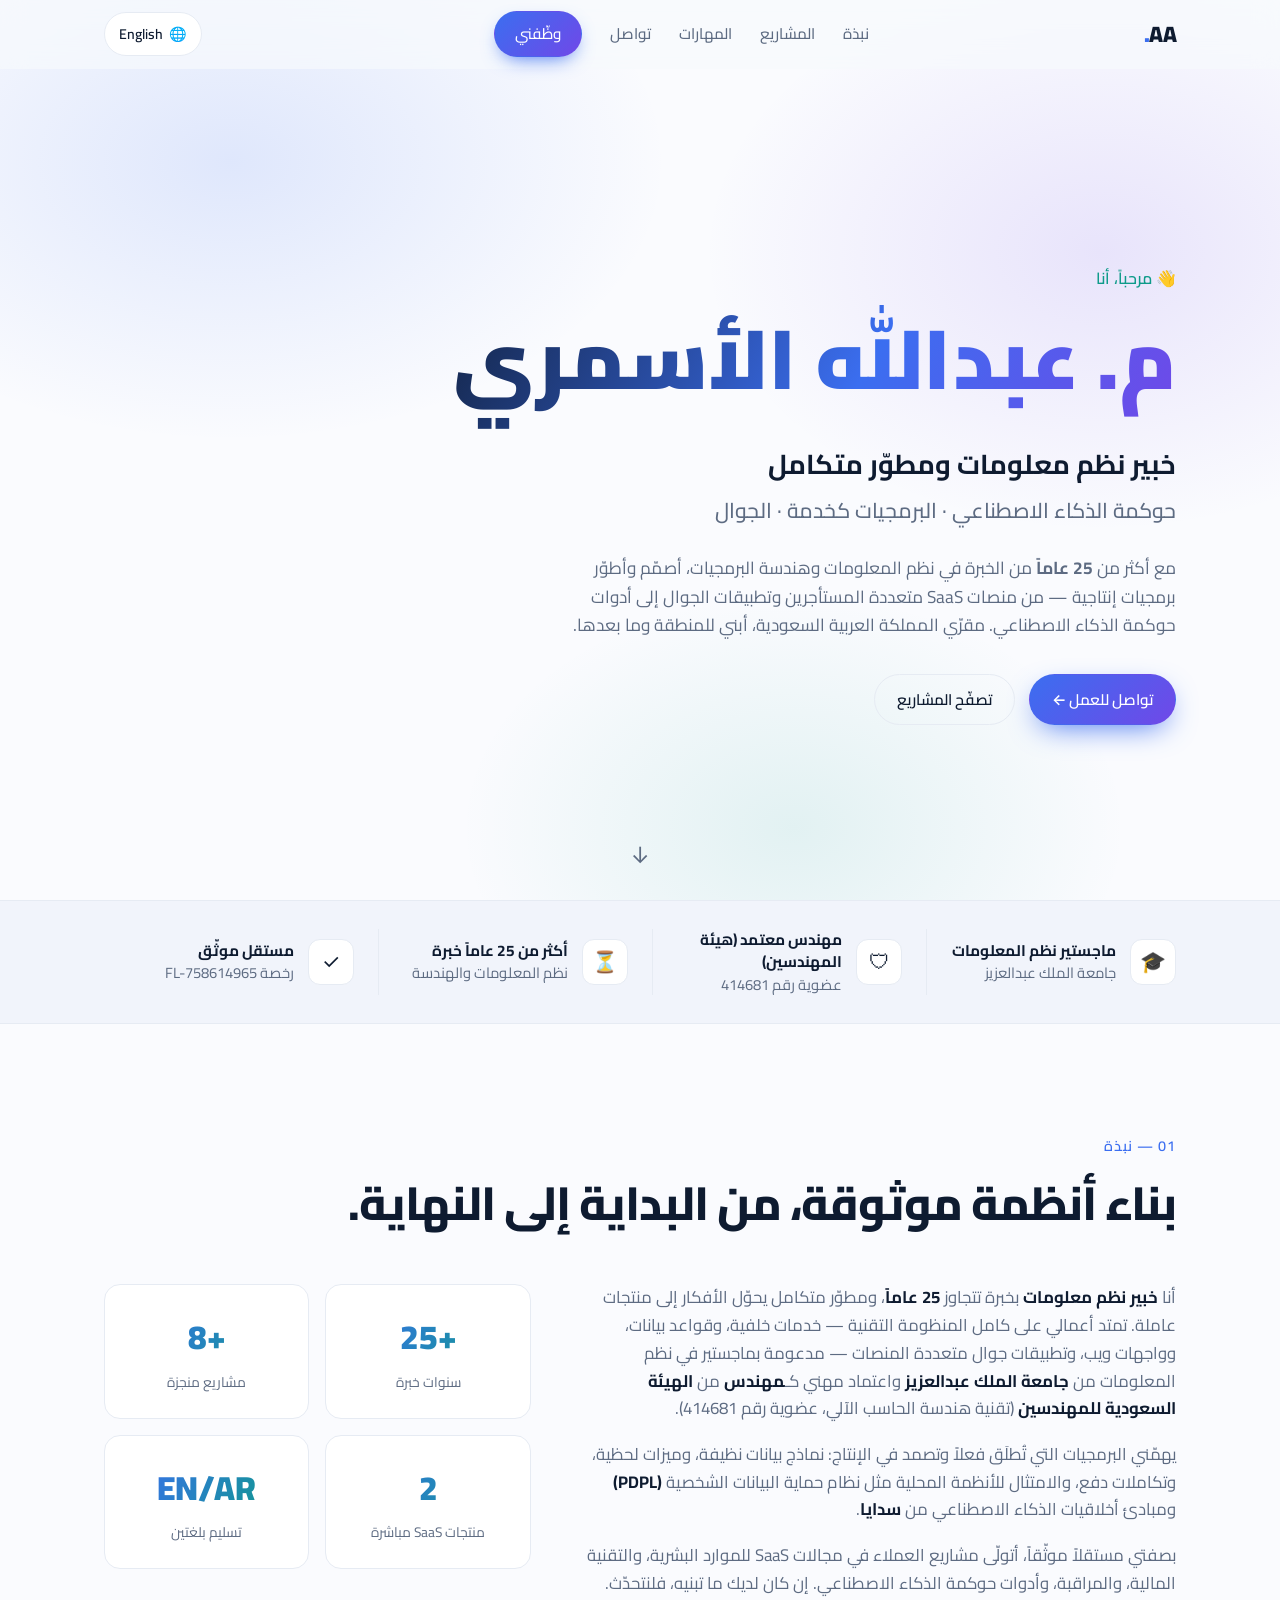
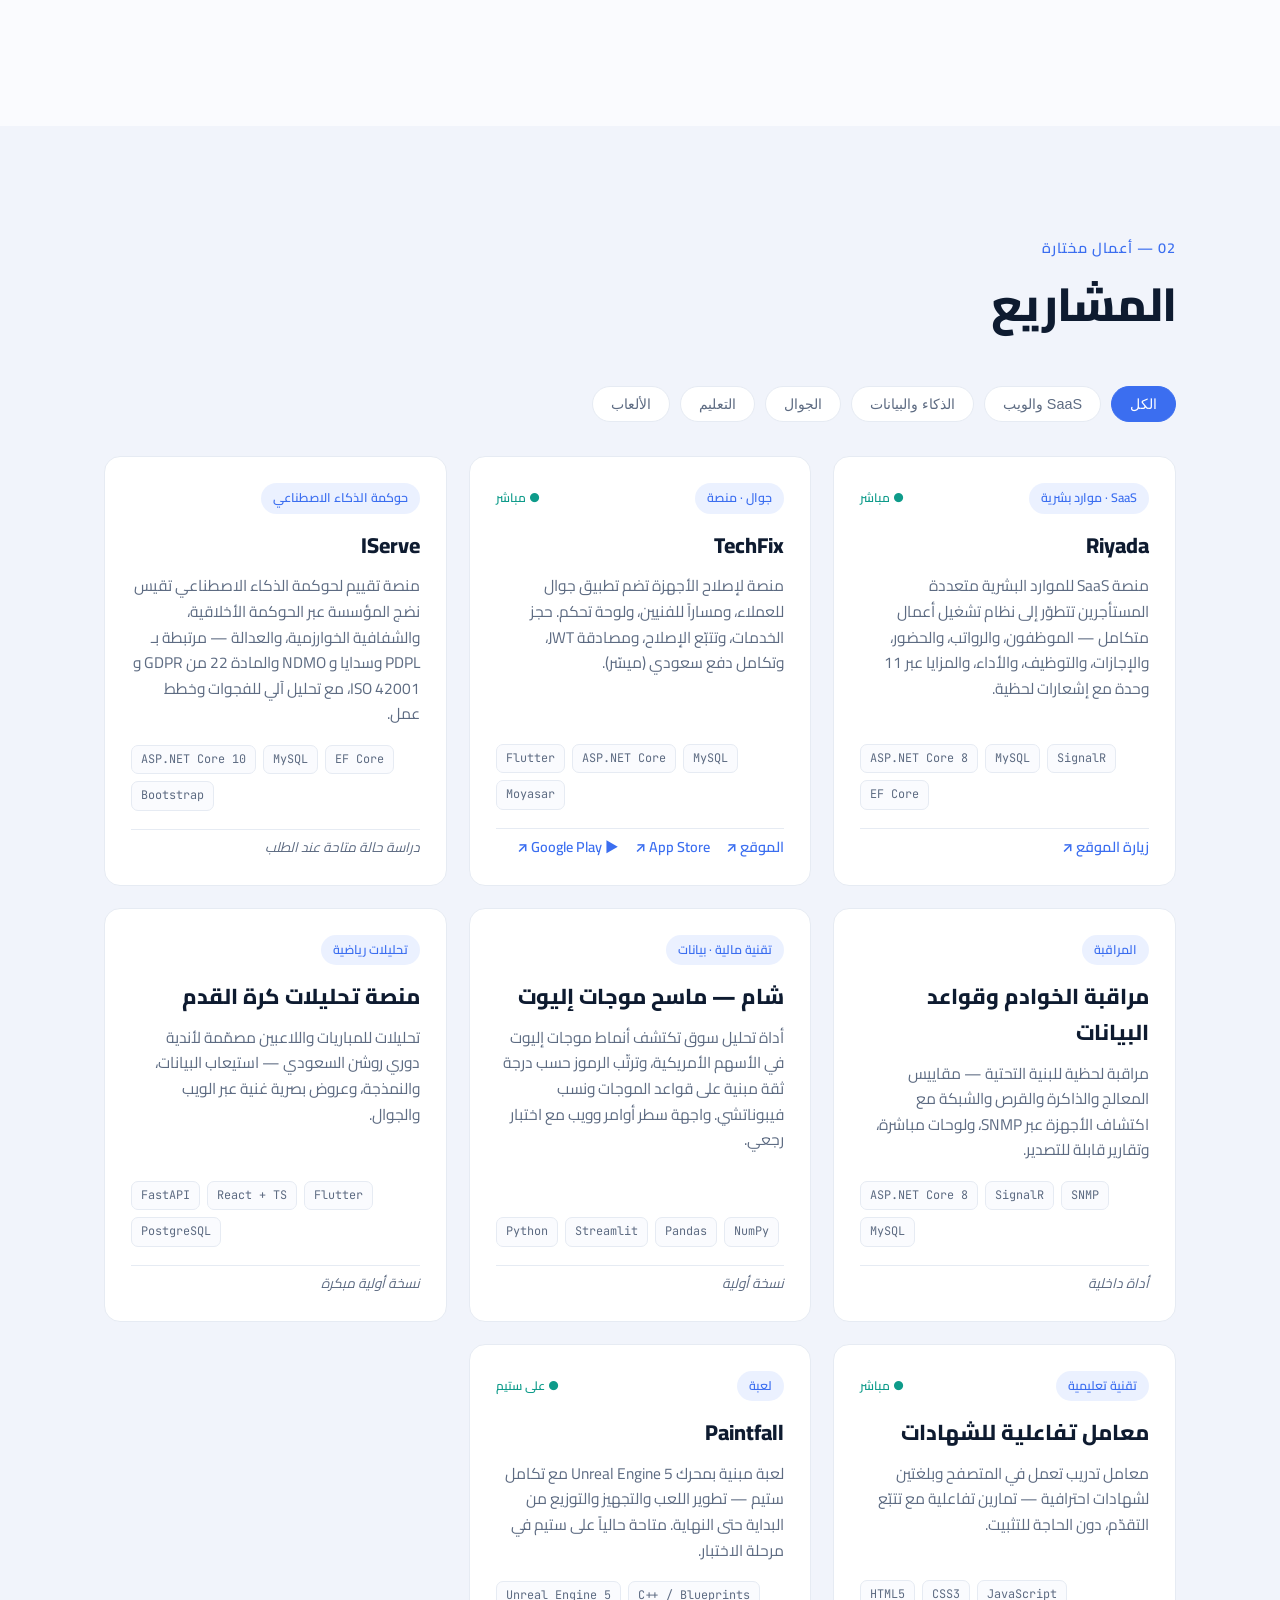
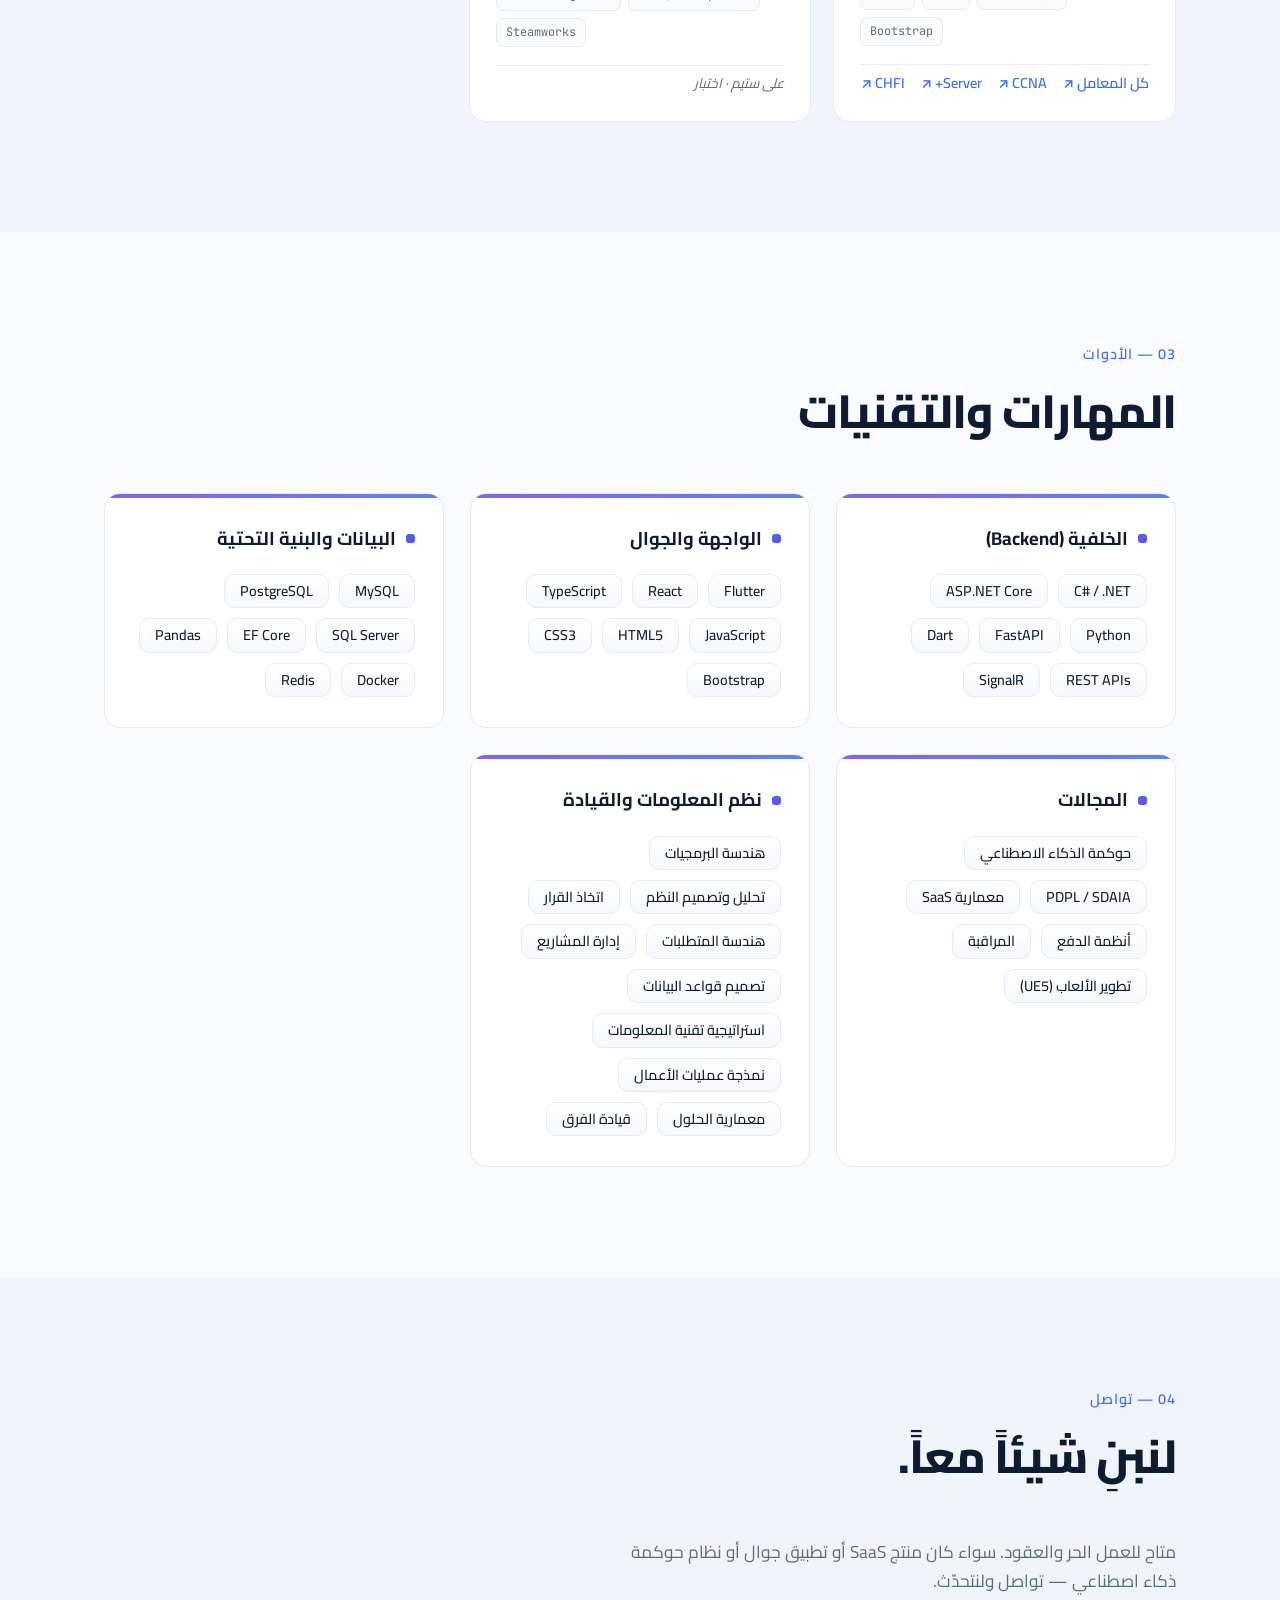
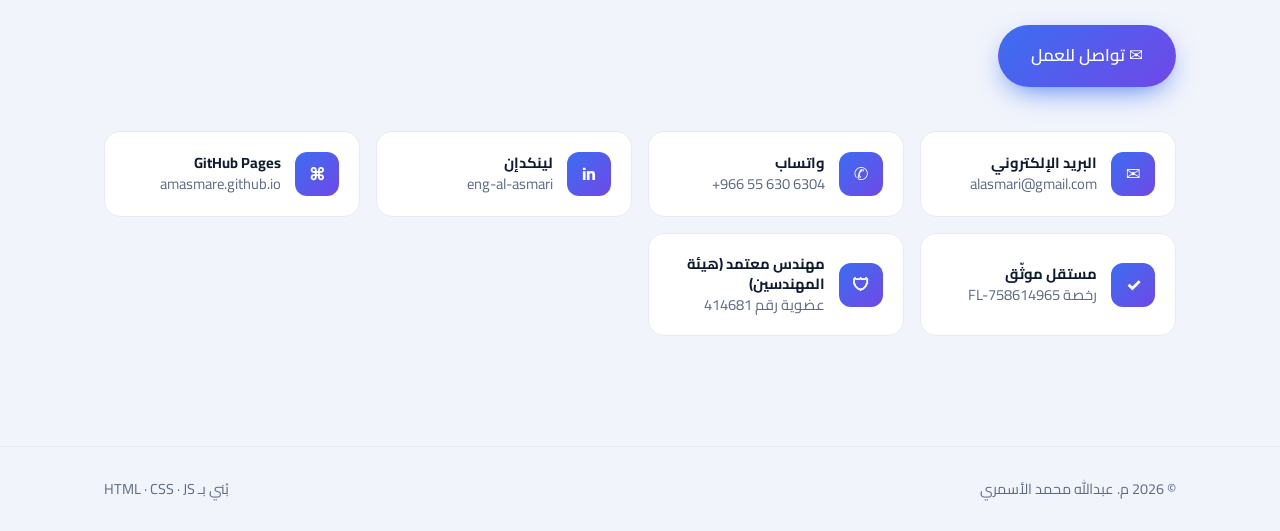
==== commit ff9ce4d8: "Add bilingual EN/AR support (Arabic default) + credentials strip - Full i18n with EN/AR language tog" ====
--- a/index.html
+++ b/index.html
@@ -7,7 +7,7 @@
   <meta name="description" content="Eng. Abdullah Mohammed Alasmari — SCE-accredited engineer, Information Systems professional & full-stack developer with 25+ years of experience. AI governance, SaaS, and mobile applications." />
   <link rel="preconnect" href="https://fonts.googleapis.com" />
   <link rel="preconnect" href="https://fonts.gstatic.com" crossorigin />
-  <link href="https://fonts.googleapis.com/css2?family=Inter:wght@400;500;600;700;800;900&family=JetBrains+Mono:wght@400;600&display=swap" rel="stylesheet" />
+  <link href="https://fonts.googleapis.com/css2?family=Inter:wght@400;500;600;700;800;900&family=JetBrains+Mono:wght@400;600&family=Cairo:wght@400;500;600;700;800;900&display=swap" rel="stylesheet" />
   <link rel="stylesheet" href="style.css" />
 </head>
 <body>
@@ -16,12 +16,13 @@
     <div class="container nav__inner">
       <a href="#home" class="nav__logo">AA<span>.</span></a>
       <nav class="nav__links" id="navLinks">
-        <a href="#about">About</a>
-        <a href="#projects">Projects</a>
-        <a href="#skills">Skills</a>
-        <a href="#contact">Contact</a>
-        <a href="#contact" class="btn btn--sm">Hire me</a>
+        <a href="#about" data-i18n="nav.about">About</a>
+        <a href="#projects" data-i18n="nav.projects">Projects</a>
+        <a href="#skills" data-i18n="nav.skills">Skills</a>
+        <a href="#contact" data-i18n="nav.contact">Contact</a>
+        <a href="#contact" class="btn btn--sm" data-i18n="nav.hire">Hire me</a>
       </nav>
+      <button class="lang-btn" id="langToggle" aria-label="Switch language">🌐 <span id="langLabel">العربية</span></button>
       <button class="nav__toggle" id="navToggle" aria-label="Toggle menu"><span></span><span></span><span></span></button>
     </div>
   </header>
@@ -30,36 +31,52 @@
   <section class="hero" id="home">
     <div class="hero__bg"></div>
     <div class="container hero__inner">
-      <p class="hero__eyebrow">👋 Hello, I'm</p>
-      <h1 class="hero__name">Eng. Abdullah Alasmari</h1>
-      <h2 class="hero__role">Information Systems professional &amp; full-stack developer<br /><span>AI governance · SaaS · mobile</span></h2>
-      <p class="hero__lede">
+      <p class="hero__eyebrow" data-i18n="hero.eyebrow">👋 Hello, I'm</p>
+      <h1 class="hero__name" data-i18n="hero.name">Eng. Abdullah Alasmari</h1>
+      <h2 class="hero__role" data-i18n="hero.role">Information Systems professional &amp; full-stack developer<br /><span>AI governance · SaaS · mobile</span></h2>
+      <p class="hero__lede" data-i18n="hero.lede">
         With <strong>25+ years</strong> in information systems and software engineering, I design and
         ship production software — from multi-tenant SaaS platforms and mobile apps to AI-governance
         tooling. Based in Saudi Arabia, building for the region and beyond.
       </p>
       <div class="hero__cta">
-        <a href="#contact" class="btn btn--primary">Contact for work →</a>
-        <a href="#projects" class="btn btn--ghost">View projects</a>
-      </div>
-      <div class="hero__badges">
-        <span class="badge">⏳ 25+ years experience</span>
-        <span class="badge">🛡 SCE Accredited Engineer · #414681</span>
-        <span class="badge">💼 Verified Freelancer · FL-758614965</span>
-        <span class="badge">🌍 Bilingual (EN / AR)</span>
+        <a href="#contact" class="btn btn--primary" data-i18n="hero.cta1">Contact for work →</a>
+        <a href="#projects" class="btn btn--ghost" data-i18n="hero.cta2">View projects</a>
       </div>
     </div>
     <a href="#about" class="hero__scroll" aria-label="Scroll down">↓</a>
+  </section>
+
+  <!-- CREDENTIALS STRIP -->
+  <section class="creds">
+    <div class="container creds__inner">
+      <div class="cred">
+        <span class="cred__icon">🎓</span>
+        <span class="cred__text"><strong data-i18n="creds.msc.t">M.Sc. Information Systems</strong><br /><span data-i18n="creds.msc.s">King Abdulaziz University</span></span>
+      </div>
+      <div class="cred">
+        <span class="cred__icon">🛡</span>
+        <span class="cred__text"><strong data-i18n="creds.sce.t">SCE Accredited Engineer</strong><br /><span data-i18n="creds.sce.s">Membership #414681</span></span>
+      </div>
+      <div class="cred">
+        <span class="cred__icon">⏳</span>
+        <span class="cred__text"><strong data-i18n="creds.exp.t">25+ Years Experience</strong><br /><span data-i18n="creds.exp.s">Information Systems &amp; Engineering</span></span>
+      </div>
+      <div class="cred">
+        <span class="cred__icon">✓</span>
+        <span class="cred__text"><strong data-i18n="creds.fl.t">Verified Freelancer</strong><br /><span data-i18n="creds.fl.s">License FL-758614965</span></span>
+      </div>
+    </div>
   </section>
 
   <!-- ABOUT -->
   <section class="section" id="about">
     <div class="container">
-      <p class="section__kicker">01 — About</p>
-      <h2 class="section__title">Building reliable systems, end to end.</h2>
+      <p class="section__kicker"><span class="num">01</span> — <span data-i18n="about.kicker">About</span></p>
+      <h2 class="section__title" data-i18n="about.title">Building reliable systems, end to end.</h2>
       <div class="about">
         <div class="about__text">
-          <p>
+          <p data-i18n="about.p1">
             I'm an <strong>Information Systems professional</strong> with <strong>25+ years of
             experience</strong> and a full-stack developer who turns ideas into working products.
             My work spans the whole stack — backend services, databases, web frontends, and
@@ -68,21 +85,21 @@
             <strong>Engineer</strong> by the <strong>Saudi Council of Engineers</strong>
             (Computer Engineering Technology, membership #414681).
           </p>
-          <p>
+          <p data-i18n="about.p2">
             I care about software that actually ships and holds up in production: clean data models,
             real-time features, payment integrations, and compliance with regional regulations like
             Saudi <strong>PDPL</strong> and <strong>SDAIA</strong> AI ethics principles.
           </p>
-          <p>
+          <p data-i18n="about.p3">
             As a verified freelancer, I take on client projects across HR SaaS, fintech, monitoring,
             and AI-governance tooling. If you have something to build, let's talk.
           </p>
         </div>
         <div class="about__stats">
-          <div class="stat"><span class="stat__num">25+</span><span class="stat__label">Years experience</span></div>
-          <div class="stat"><span class="stat__num">8+</span><span class="stat__label">Projects shipped</span></div>
-          <div class="stat"><span class="stat__num">2</span><span class="stat__label">Live SaaS products</span></div>
-          <div class="stat"><span class="stat__num">EN/AR</span><span class="stat__label">Bilingual delivery</span></div>
+          <div class="stat"><span class="stat__num">25+</span><span class="stat__label" data-i18n="about.stat1">Years experience</span></div>
+          <div class="stat"><span class="stat__num">8+</span><span class="stat__label" data-i18n="about.stat2">Projects shipped</span></div>
+          <div class="stat"><span class="stat__num">2</span><span class="stat__label" data-i18n="about.stat3">Live SaaS products</span></div>
+          <div class="stat"><span class="stat__num">EN/AR</span><span class="stat__label" data-i18n="about.stat4">Bilingual delivery</span></div>
         </div>
       </div>
     </div>
@@ -91,16 +108,16 @@
   <!-- PROJECTS -->
   <section class="section section--alt" id="projects">
     <div class="container">
-      <p class="section__kicker">02 — Selected work</p>
-      <h2 class="section__title">Projects</h2>
+      <p class="section__kicker"><span class="num">02</span> — <span data-i18n="proj.kicker">Selected work</span></p>
+      <h2 class="section__title" data-i18n="proj.title">Projects</h2>
 
       <div class="filters" id="filters">
-        <button class="filter is-active" data-filter="all">All</button>
-        <button class="filter" data-filter="saas">SaaS &amp; Web</button>
-        <button class="filter" data-filter="ai">AI &amp; Data</button>
-        <button class="filter" data-filter="mobile">Mobile</button>
-        <button class="filter" data-filter="edu">EdTech</button>
-        <button class="filter" data-filter="game">Games</button>
+        <button class="filter is-active" data-filter="all" data-i18n="filter.all">All</button>
+        <button class="filter" data-filter="saas" data-i18n="filter.saas">SaaS &amp; Web</button>
+        <button class="filter" data-filter="ai" data-i18n="filter.ai">AI &amp; Data</button>
+        <button class="filter" data-filter="mobile" data-i18n="filter.mobile">Mobile</button>
+        <button class="filter" data-filter="edu" data-i18n="filter.edu">EdTech</button>
+        <button class="filter" data-filter="game" data-i18n="filter.game">Games</button>
       </div>
 
       <div class="grid" id="projectGrid">
@@ -108,11 +125,11 @@
         <!-- Riyada -->
         <article class="card" data-cat="saas">
           <div class="card__top">
-            <span class="card__tag">SaaS · HR</span>
-            <span class="card__live">● Live</span>
+            <span class="card__tag" data-i18n="riyada.tag">SaaS · HR</span>
+            <span class="card__live" data-i18n="live">● Live</span>
           </div>
           <h3 class="card__title">Riyada</h3>
-          <p class="card__desc">
+          <p class="card__desc" data-i18n="riyada.desc">
             Multi-tenant HR SaaS evolving into a full business operating system — employees,
             payroll, attendance, leave, recruitment, performance, and benefits across 11 modules
             with real-time notifications.
@@ -121,18 +138,18 @@
             <li>ASP.NET Core 8</li><li>MySQL</li><li>SignalR</li><li>EF Core</li>
           </ul>
           <div class="card__links">
-            <a href="https://riyada.cloud/" target="_blank" rel="noopener">Visit site ↗</a>
+            <a href="https://riyada.cloud/" target="_blank" rel="noopener" data-i18n="link.visit">Visit site ↗</a>
           </div>
         </article>
 
         <!-- TechFix -->
         <article class="card" data-cat="mobile saas">
           <div class="card__top">
-            <span class="card__tag">Mobile · Platform</span>
-            <span class="card__live">● Live</span>
+            <span class="card__tag" data-i18n="techfix.tag">Mobile · Platform</span>
+            <span class="card__live" data-i18n="live">● Live</span>
           </div>
           <h3 class="card__title">TechFix</h3>
-          <p class="card__desc">
+          <p class="card__desc" data-i18n="techfix.desc">
             Device-repair platform with a customer mobile app, technician flow, and admin panel.
             Service booking, repair tracking, JWT auth, and Saudi payment integration (Moyasar).
           </p>
@@ -140,7 +157,7 @@
             <li>Flutter</li><li>ASP.NET Core</li><li>MySQL</li><li>Moyasar</li>
           </ul>
           <div class="card__links">
-            <a href="https://techfixapp.com/" target="_blank" rel="noopener">Website ↗</a>
+            <a href="https://techfixapp.com/" target="_blank" rel="noopener" data-i18n="link.website">Website ↗</a>
             <a href="https://apps.apple.com/sa/app/techfix/id6764766338" target="_blank" rel="noopener"> App Store ↗</a>
             <a href="https://play.google.com/store/apps/details?id=techfix_app.com.techfix_app" target="_blank" rel="noopener">▶ Google Play ↗</a>
           </div>
@@ -149,10 +166,10 @@
         <!-- IServe -->
         <article class="card" data-cat="ai saas">
           <div class="card__top">
-            <span class="card__tag">AI Governance</span>
+            <span class="card__tag" data-i18n="iserve.tag">AI Governance</span>
           </div>
           <h3 class="card__title">IServe</h3>
-          <p class="card__desc">
+          <p class="card__desc" data-i18n="iserve.desc">
             An AI-governance assessment platform that scores an organization's maturity across
             ethical governance, algorithmic transparency, and fairness — mapped to PDPL, SDAIA,
             NDMO, GDPR Art. 22, and ISO 42001, with automated gap analysis and action plans.
@@ -160,32 +177,32 @@
           <ul class="card__stack">
             <li>ASP.NET Core 10</li><li>MySQL</li><li>EF Core</li><li>Bootstrap</li>
           </ul>
-          <div class="card__links"><span class="card__muted">Case study available on request</span></div>
+          <div class="card__links"><span class="card__muted" data-i18n="iserve.muted">Case study available on request</span></div>
         </article>
 
         <!-- MySQLMonitor -->
         <article class="card" data-cat="saas">
           <div class="card__top">
-            <span class="card__tag">Monitoring</span>
-          </div>
-          <h3 class="card__title">Server &amp; DB Monitor</h3>
-          <p class="card__desc">
+            <span class="card__tag" data-i18n="monitor.tag">Monitoring</span>
+          </div>
+          <h3 class="card__title" data-i18n="monitor.title">Server &amp; DB Monitor</h3>
+          <p class="card__desc" data-i18n="monitor.desc">
             Real-time infrastructure monitoring — CPU, memory, disk and network metrics with
             SNMP hardware discovery, live dashboards, and exportable reports.
           </p>
           <ul class="card__stack">
             <li>ASP.NET Core 8</li><li>SignalR</li><li>SNMP</li><li>MySQL</li>
           </ul>
-          <div class="card__links"><span class="card__muted">Internal tool</span></div>
+          <div class="card__links"><span class="card__muted" data-i18n="monitor.muted">Internal tool</span></div>
         </article>
 
         <!-- Sham -->
         <article class="card" data-cat="ai">
           <div class="card__top">
-            <span class="card__tag">FinTech · Data</span>
-          </div>
-          <h3 class="card__title">Sham — Elliott Wave Scanner</h3>
-          <p class="card__desc">
+            <span class="card__tag" data-i18n="sham.tag">FinTech · Data</span>
+          </div>
+          <h3 class="card__title" data-i18n="sham.title">Sham — Elliott Wave Scanner</h3>
+          <p class="card__desc" data-i18n="sham.desc">
             A market-analysis tool that detects Elliott Wave patterns across US equities, ranking
             tickers by a confidence score built on wave rules and Fibonacci ratios. CLI + web UI
             with backtesting.
@@ -193,33 +210,33 @@
           <ul class="card__stack">
             <li>Python</li><li>Streamlit</li><li>Pandas</li><li>NumPy</li>
           </ul>
-          <div class="card__links"><span class="card__muted">MVP</span></div>
+          <div class="card__links"><span class="card__muted" data-i18n="mvp">MVP</span></div>
         </article>
 
         <!-- Football Analytics -->
         <article class="card" data-cat="ai mobile">
           <div class="card__top">
-            <span class="card__tag">Sports Analytics</span>
-          </div>
-          <h3 class="card__title">Football Analytics Platform</h3>
-          <p class="card__desc">
+            <span class="card__tag" data-i18n="football.tag">Sports Analytics</span>
+          </div>
+          <h3 class="card__title" data-i18n="football.title">Football Analytics Platform</h3>
+          <p class="card__desc" data-i18n="football.desc">
             Match and player analytics tailored for Saudi Pro League clubs — data ingestion,
             modeling, and rich visualizations across web and mobile.
           </p>
           <ul class="card__stack">
             <li>FastAPI</li><li>React + TS</li><li>Flutter</li><li>PostgreSQL</li>
           </ul>
-          <div class="card__links"><span class="card__muted">Early MVP</span></div>
+          <div class="card__links"><span class="card__muted" data-i18n="football.muted">Early MVP</span></div>
         </article>
 
         <!-- Lab platforms -->
         <article class="card" data-cat="edu">
           <div class="card__top">
-            <span class="card__tag">EdTech</span>
-            <span class="card__live">● Live</span>
-          </div>
-          <h3 class="card__title">Interactive Certification Labs</h3>
-          <p class="card__desc">
+            <span class="card__tag" data-i18n="labs.tag">EdTech</span>
+            <span class="card__live" data-i18n="live">● Live</span>
+          </div>
+          <h3 class="card__title" data-i18n="labs.title">Interactive Certification Labs</h3>
+          <p class="card__desc" data-i18n="labs.desc">
             Browser-based, bilingual training labs for industry certifications — interactive
             exercises with progress tracking, no install required.
           </p>
@@ -227,7 +244,7 @@
             <li>HTML5</li><li>CSS3</li><li>JavaScript</li><li>Bootstrap</li>
           </ul>
           <div class="card__links">
-            <a href="https://amasmare.github.io/labs/" target="_blank" rel="noopener">All Labs ↗</a>
+            <a href="https://amasmare.github.io/labs/" target="_blank" rel="noopener" data-i18n="labs.all">All Labs ↗</a>
             <a href="https://amasmare.github.io/CCNA/" target="_blank" rel="noopener">CCNA ↗</a>
             <a href="https://amasmare.github.io/Servers/" target="_blank" rel="noopener">Server+ ↗</a>
             <a href="https://amasmare.github.io/CHFI/" target="_blank" rel="noopener">CHFI ↗</a>
@@ -237,18 +254,18 @@
         <!-- Paintfall -->
         <article class="card" data-cat="game">
           <div class="card__top">
-            <span class="card__tag">Game</span>
-            <span class="card__live">● On Steam</span>
+            <span class="card__tag" data-i18n="paintfall.tag">Game</span>
+            <span class="card__live" data-i18n="paintfall.live">● On Steam</span>
           </div>
           <h3 class="card__title">Paintfall</h3>
-          <p class="card__desc">
+          <p class="card__desc" data-i18n="paintfall.desc">
             A game built in Unreal Engine 5 with Steam integration — gameplay, packaging,
             and distribution handled end to end. Currently live on Steam in testing.
           </p>
           <ul class="card__stack">
             <li>Unreal Engine 5</li><li>C++ / Blueprints</li><li>Steamworks</li>
           </ul>
-          <div class="card__links"><span class="card__muted">On Steam · testing</span></div>
+          <div class="card__links"><span class="card__muted" data-i18n="paintfall.muted">On Steam · testing</span></div>
         </article>
 
       </div>
@@ -258,28 +275,28 @@
   <!-- SKILLS -->
   <section class="section" id="skills">
     <div class="container">
-      <p class="section__kicker">03 — Toolbox</p>
-      <h2 class="section__title">Skills &amp; technologies</h2>
+      <p class="section__kicker"><span class="num">03</span> — <span data-i18n="skills.kicker">Toolbox</span></p>
+      <h2 class="section__title" data-i18n="skills.title">Skills &amp; technologies</h2>
       <div class="skills">
         <div class="skillset">
-          <h3>Backend</h3>
+          <h3 data-i18n="skills.g1">Backend</h3>
           <div class="chips"><span>C# / .NET</span><span>ASP.NET Core</span><span>Python</span><span>FastAPI</span><span>Dart</span><span>REST APIs</span><span>SignalR</span></div>
         </div>
         <div class="skillset">
-          <h3>Frontend &amp; Mobile</h3>
+          <h3 data-i18n="skills.g2">Frontend &amp; Mobile</h3>
           <div class="chips"><span>Flutter</span><span>React</span><span>TypeScript</span><span>JavaScript</span><span>HTML5</span><span>CSS3</span><span>Bootstrap</span></div>
         </div>
         <div class="skillset">
-          <h3>Data &amp; Infra</h3>
+          <h3 data-i18n="skills.g3">Data &amp; Infra</h3>
           <div class="chips"><span>MySQL</span><span>PostgreSQL</span><span>SQL Server</span><span>EF Core</span><span>Pandas</span><span>Docker</span><span>Redis</span></div>
         </div>
         <div class="skillset">
-          <h3>Domains</h3>
-          <div class="chips"><span>AI Governance</span><span>PDPL / SDAIA</span><span>SaaS Architecture</span><span>Payments</span><span>Monitoring</span><span>Game Dev (UE5)</span></div>
-        </div>
-        <div class="skillset">
-          <h3>Information Systems &amp; Leadership</h3>
-          <div class="chips"><span>Software Engineering</span><span>Systems Analysis &amp; Design</span><span>Decision Making</span><span>Requirements Engineering</span><span>Project Management</span><span>Database Design</span><span>IT Strategy</span><span>Business Process Modeling</span><span>Solution Architecture</span><span>Team Leadership</span></div>
+          <h3 data-i18n="skills.g4">Domains</h3>
+          <div class="chips"><span data-i18n="dom.ai">AI Governance</span><span>PDPL / SDAIA</span><span data-i18n="dom.saas">SaaS Architecture</span><span data-i18n="dom.pay">Payments</span><span data-i18n="dom.mon">Monitoring</span><span data-i18n="dom.game">Game Dev (UE5)</span></div>
+        </div>
+        <div class="skillset">
+          <h3 data-i18n="skills.g5">Information Systems &amp; Leadership</h3>
+          <div class="chips"><span data-i18n="is.se">Software Engineering</span><span data-i18n="is.sad">Systems Analysis &amp; Design</span><span data-i18n="is.dm">Decision Making</span><span data-i18n="is.re">Requirements Engineering</span><span data-i18n="is.pm">Project Management</span><span data-i18n="is.db">Database Design</span><span data-i18n="is.it">IT Strategy</span><span data-i18n="is.bpm">Business Process Modeling</span><span data-i18n="is.arch">Solution Architecture</span><span data-i18n="is.lead">Team Leadership</span></div>
         </div>
       </div>
     </div>
@@ -288,27 +305,27 @@
   <!-- CONTACT -->
   <section class="section section--alt" id="contact">
     <div class="container contact">
-      <p class="section__kicker">04 — Contact</p>
-      <h2 class="section__title">Let's build something.</h2>
-      <p class="contact__lede">
+      <p class="section__kicker"><span class="num">04</span> — <span data-i18n="contact.kicker">Contact</span></p>
+      <h2 class="section__title" data-i18n="contact.title">Let's build something.</h2>
+      <p class="contact__lede" data-i18n="contact.lede">
         Available for freelance and contract work. Whether it's a SaaS product, a mobile app,
         or an AI-governance system — reach out and let's talk.
       </p>
       <div class="contact__actions">
-        <a href="mailto:alasmari@gmail.com?subject=Project%20inquiry" class="btn btn--primary btn--lg">✉ Contact for work</a>
+        <a href="mailto:alasmari@gmail.com?subject=Project%20inquiry" class="btn btn--primary btn--lg" data-i18n="contact.cta">✉ Contact for work</a>
       </div>
       <div class="contact__grid">
         <a class="link-card" href="mailto:alasmari@gmail.com">
           <span class="link-card__icon">✉</span>
-          <span><strong>Email</strong><br />alasmari@gmail.com</span>
+          <span><strong data-i18n="c.email">Email</strong><br />alasmari@gmail.com</span>
         </a>
         <a class="link-card" href="https://wa.me/966556306304" target="_blank" rel="noopener">
           <span class="link-card__icon">✆</span>
-          <span><strong>WhatsApp</strong><br />+966 55 630 6304</span>
+          <span><strong data-i18n="c.wa">WhatsApp</strong><br /><span class="ltr">+966 55 630 6304</span></span>
         </a>
         <a class="link-card" href="https://www.linkedin.com/in/eng-al-asmari/" target="_blank" rel="noopener">
           <span class="link-card__icon">in</span>
-          <span><strong>LinkedIn</strong><br />eng-al-asmari</span>
+          <span><strong data-i18n="c.li">LinkedIn</strong><br />eng-al-asmari</span>
         </a>
         <a class="link-card" href="https://amasmare.github.io/" target="_blank" rel="noopener">
           <span class="link-card__icon">⌘</span>
@@ -316,11 +333,11 @@
         </a>
         <div class="link-card link-card--static">
           <span class="link-card__icon">✓</span>
-          <span><strong>Verified Freelancer</strong><br />License FL-758614965</span>
+          <span><strong data-i18n="creds.fl.t">Verified Freelancer</strong><br /><span data-i18n="creds.fl.s">License FL-758614965</span></span>
         </div>
         <div class="link-card link-card--static">
           <span class="link-card__icon">🛡</span>
-          <span><strong>SCE Accredited Engineer</strong><br />Membership #414681</span>
+          <span><strong data-i18n="creds.sce.t">SCE Accredited Engineer</strong><br /><span data-i18n="creds.sce.s">Membership #414681</span></span>
         </div>
       </div>
     </div>
@@ -328,8 +345,8 @@
 
   <footer class="footer">
     <div class="container footer__inner">
-      <span>© <span id="year"></span> Eng. Abdullah Mohammed Alasmari</span>
-      <span class="footer__made">Built with HTML · CSS · JS</span>
+      <span data-i18n="footer.copy">© <span id="year"></span> Eng. Abdullah Mohammed Alasmari</span>
+      <span class="footer__made" data-i18n="footer.made">Built with HTML · CSS · JS</span>
     </div>
   </footer>
 
--- a/style.css
+++ b/style.css
@@ -42,6 +42,10 @@
 .nav__links a.btn:hover{color:#fff}
 .nav__toggle{display:none;flex-direction:column;gap:5px;background:none;border:0;cursor:pointer}
 .nav__toggle span{width:24px;height:2px;background:var(--text);transition:.3s}
+.lang-btn{margin-inline-start:18px;display:inline-flex;align-items:center;gap:6px;
+  font-family:inherit;font-size:.88rem;font-weight:600;color:var(--text);cursor:pointer;
+  padding:8px 14px;border-radius:999px;background:var(--surface);border:1px solid var(--border-solid);transition:.2s}
+.lang-btn:hover{border-color:var(--brand);color:var(--brand)}
 
 /* BUTTONS */
 .btn{display:inline-flex;align-items:center;gap:8px;font-weight:600;font-size:.95rem;
@@ -67,7 +71,8 @@
 @keyframes float{to{transform:translateY(-22px) scale(1.05)}}
 .hero__inner{position:relative;z-index:1;padding-top:90px}
 .hero__eyebrow{color:var(--accent);font-weight:600;font-family:'JetBrains Mono',monospace;margin-bottom:14px}
-.hero__name{font-size:clamp(2.8rem,8vw,5.2rem);font-weight:900;letter-spacing:-2px;line-height:1.02;
+.hero__name{font-size:clamp(2.8rem,8vw,5.2rem);font-weight:900;letter-spacing:-1.5px;line-height:1.1;
+  padding-bottom:.08em;
   background:linear-gradient(120deg,var(--text) 25%,var(--brand) 70%,var(--brand-2));
   -webkit-background-clip:text;background-clip:text;-webkit-text-fill-color:transparent}
 .hero__role{font-size:clamp(1.1rem,2.6vw,1.7rem);font-weight:700;margin-top:14px;color:var(--text)}
@@ -80,6 +85,24 @@
 .hero__scroll{position:absolute;bottom:26px;left:50%;transform:translateX(-50%);z-index:1;
   font-size:1.4rem;color:var(--muted);animation:bounce 1.8s infinite}
 @keyframes bounce{0%,100%{transform:translate(-50%,0)}50%{transform:translate(-50%,8px)}}
+
+/* CREDENTIALS STRIP */
+.creds{background:var(--bg-alt);border-top:1px solid var(--border-solid);border-bottom:1px solid var(--border-solid)}
+.creds__inner{display:grid;grid-template-columns:repeat(4,1fr);gap:24px;padding:28px 24px}
+.cred{display:flex;align-items:center;gap:14px}
+.cred:not(:last-child){border-right:1px solid var(--border-solid);padding-right:24px}
+.cred__icon{display:grid;place-items:center;width:46px;height:46px;flex-shrink:0;border-radius:12px;
+  font-size:1.3rem;background:var(--surface);border:1px solid var(--border-solid)}
+.cred__text{font-size:.92rem;color:var(--muted);line-height:1.45}
+.cred__text strong{color:var(--text);font-size:.96rem}
+@media(max-width:860px){
+  .creds__inner{grid-template-columns:1fr 1fr;gap:18px}
+  .cred:nth-child(2n){border-right:0;padding-right:0}
+}
+@media(max-width:520px){
+  .creds__inner{grid-template-columns:1fr}
+  .cred{border-right:0!important;padding-right:0!important}
+}
 
 /* SECTIONS */
 .section{padding:110px 0}
@@ -183,3 +206,24 @@
   .footer__inner{flex-direction:column}
 }
 @media(prefers-reduced-motion:reduce){*{animation:none!important;transition:none!important}}
+
+/* ===== RTL / ARABIC ===== */
+[dir="rtl"] body,[dir="rtl"]{font-family:'Cairo','Inter',system-ui,sans-serif}
+[dir="rtl"] .hero__eyebrow,[dir="rtl"] .section__kicker{font-family:'Cairo',monospace}
+/* keep latin numerals & tech terms in their natural LTR run */
+[dir="rtl"] .section__kicker .num,[dir="rtl"] .card__stack li,
+[dir="rtl"] .hero__role span{direction:ltr;unicode-bidi:isolate;display:inline-block}
+[dir="rtl"] .stat__num{direction:ltr;unicode-bidi:isolate}
+[dir="rtl"] .card__stack{direction:ltr}
+[dir="rtl"] .cred:not(:last-child){border-right:0;border-left:1px solid var(--border-solid);
+  padding-right:0;padding-left:24px}
+[dir="rtl"] .skillset::after{background:linear-gradient(270deg,var(--brand),var(--brand-2))}
+/* Arabic glyphs have deeper descenders — give headings room so nothing clips */
+[dir="rtl"] .hero__name{letter-spacing:0;line-height:1.3;padding-bottom:.18em}
+[dir="rtl"] .section__title{line-height:1.45;padding-bottom:.12em}
+[dir="rtl"] .stat__label{display:block;margin-top:6px}
+/* phone numbers stay left-to-right inside RTL text */
+[dir="rtl"] .ltr{direction:ltr;unicode-bidi:isolate;display:inline-block}
+@media(max-width:860px){
+  [dir="rtl"] .cred:nth-child(2n){border-left:0;padding-left:0}
+}
